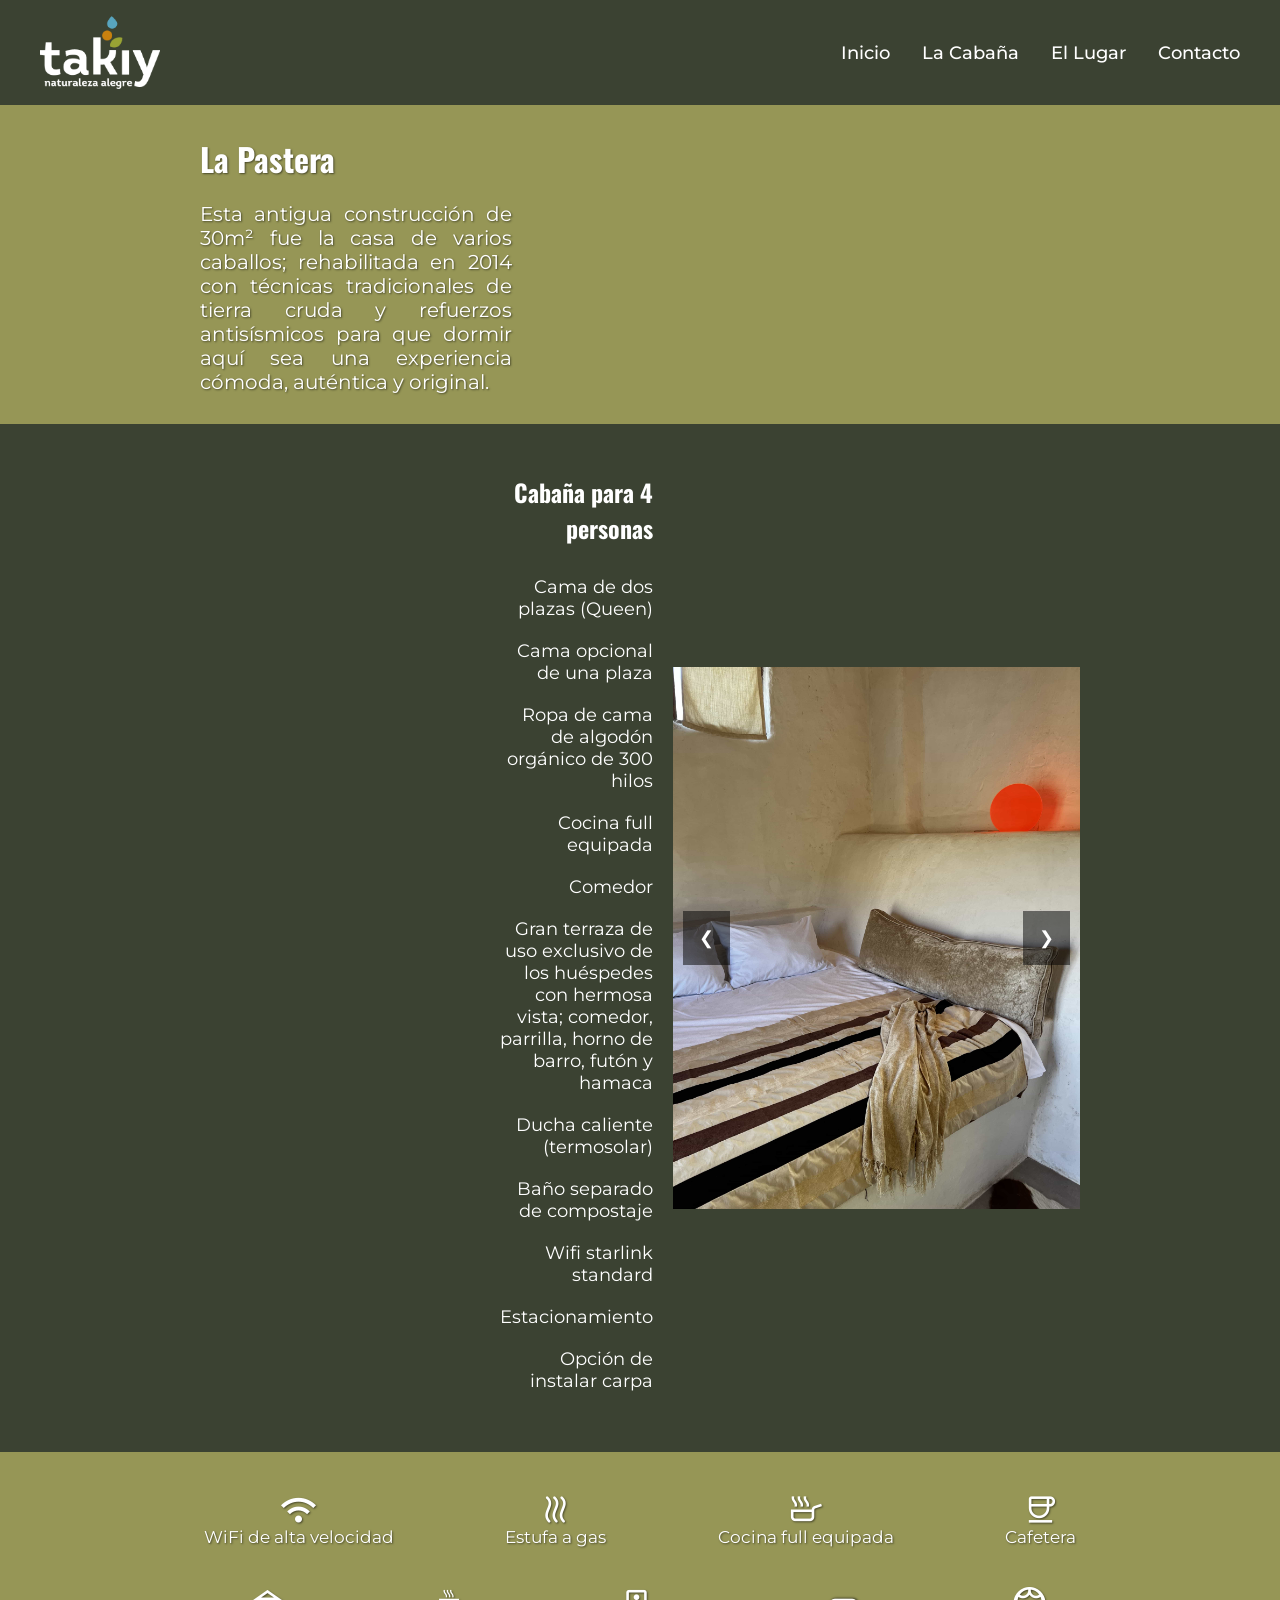
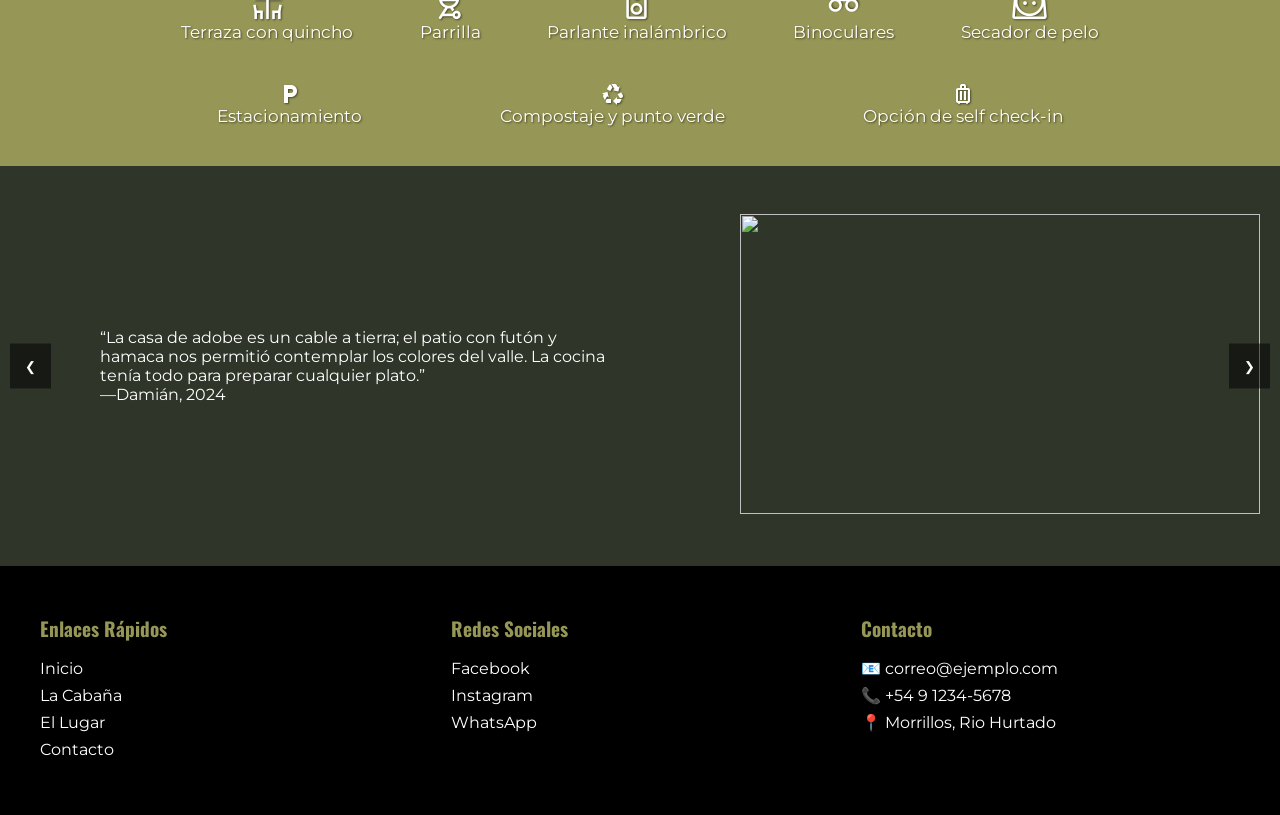
==== pages/cabaña.html @ 28a77166 "Primer commit" ====
<!DOCTYPE html>
<html lang="es">
<head>
    <meta charset="UTF-8">
    <meta name="viewport" content="width=device-width, initial-scale=1.0">
    <title>Cabaña</title> <!--Revisar título para SEO-->

    <!--Importación Google fonts-->
    <link rel="preconnect" href="https://fonts.googleapis.com">
    <link rel="preconnect" href="https://fonts.gstatic.com" crossorigin>
    <link href="https://fonts.googleapis.com/css2?family=Montserrat:ital,wght@0,100..900;1,100..900&family=Oswald:wght@200..700&display=swap" rel="stylesheet">
    <link href="https://fonts.googleapis.com/css2?family=Material+Symbols+Outlined" rel="stylesheet">

    <link rel="stylesheet" href="../assets/css/style.css">
</head>
<body>
    <header>
        <nav class="navbar">
            <div class="navbar-container">
                <!--Logo (enlace a inicio)-->
                <a href="../index.html" class="logo">
                    <img src="../media/imgs/logoTakiy.png" alt="Cabaña Takiy"> <!--Revisar "alt" SEO-->
                </a>
                <!--Links barra de navegación-->
                <ul class="nav-links">
                    <li><a href="../index.html">Inicio</a></li>
                    <li><a href="cabaña.html">La Cabaña</a></li>
                    <li><a href="el-lugar.html">El Lugar</a></li>
                    <li><a href="contacto.html">Contacto</a></li>
                </ul>
            </div>
        </nav>
    </header>
    <main>
        <div class="cabin-presentation">
            <h1>La Pastera</h1>
            <p>
                Esta antigua construcción de 30m² fue la casa  de varios caballos; rehabilitada en 2014 con técnicas tradicionales de tierra cruda y refuerzos antisísmicos para que dormir aquí sea una experiencia cómoda, auténtica y original.
            </p>
        </div>
        <div class="cabin-details-container">
            <section class="cabin-details">
                <div class="detail-list">
                    <h2>Cabaña para 4 personas</h2>
                    <ul>
                        <li>Cama de dos plazas (Queen)</li>
                        <li>Cama opcional de una plaza</li>
                        <li>Ropa de cama de algodón orgánico de 300 hilos</li>
                        <li>Cocina full equipada</li>
                        <li>Comedor</li>
                        <li>Gran terraza de uso exclusivo de los huéspedes con hermosa vista; comedor, parrilla, horno de barro, futón y hamaca</li>
                        <li>Ducha caliente (termosolar)</li>
                        <li>Baño separado de compostaje</li>
                        <li>Wifi starlink standard</li>
                        <li>Estacionamiento</li>
                        <li>Opción de instalar carpa</li>
                    </ul>
                </div>
                    <div class="slideshow cabin-slides">
                        <div class="slide">
                            <img src="../media/imgs/slide-cabin1.JPG" alt="Slide 1">
                        </div>
                        <div class="slide">
                            <img src="../media/imgs/slide-cabin2.JPG" alt="Slide 2">
                        </div>
                        <div class="slide">
                            <img src="../media/imgs/slide-cabin3.JPG" alt="Slide 3">
                        </div>
                        <div class="slide">
                            <img src="../media/imgs/slide-cabin4.JPG" alt="Slide 4">
                        </div>
                        <button class="prev">&#10094;</button>
                        <button class="next">&#10095;</button>
                    </div>
            </section>
        </div>
        <div class="provided-services">
            <section class="services-row">
                <section class="services-col">
                    <span class="material-symbols-outlined service-icon">wifi</span>
                    <p>WiFi de alta velocidad</p>
                </section>
                <section class="services-col">
                    <span class="material-symbols-outlined service-icon">heat</span>
                    <p>Estufa a gas</p>
                </section>
                <section class="services-col">
                    <span class="material-symbols-outlined service-icon">skillet</span>
                    <p>Cocina full equipada</p>
                </section>
                <section class="services-col">
                    <span class="material-symbols-outlined service-icon">coffee</span>
                    <p>Cafetera</p>
                </section>
            </section>
            <section class="services-row">
                <section class="services-col">
                    <span class="material-symbols-outlined service-icon">deck</span>
                    <p>Terraza con quincho</p>
                </section>
                <section class="services-col">
                    <span class="material-symbols-outlined service-icon">outdoor_grill</span>
                    <p>Parrilla</p>
                </section>
                <section class="services-col">
                    <span class="material-symbols-outlined service-icon">speaker</span>
                    <p>Parlante inalámbrico</p>
                </section>
                <section class="services-col">
                    <span class="material-symbols-outlined binoculars service-icon">voicemail</span>
                    <p>Binoculares</p>
                </section>
                <section class="services-col">
                    <span class="material-symbols-outlined service-icon">face_3</span>
                    <p>Secador de pelo</p>
                </section>
            </section>
            <section class="services-row">

                <section class="services-col">
                    <span class="material-symbols-outlined">local_parking</span>
                    <p>Estacionamiento</p>
                </section>
                <section class="services-col">
                    <span class="material-symbols-outlined">recycling</span>
                    <p>Compostaje y punto verde</p>
                </section>
                <section class="services-col">
                    <span class="material-symbols-outlined">luggage</span>
                    <p>Opción de self check-in</p>
                </section>
            </section>
        </div>
        <div class="carousel-opinions">
            <button class="opinion-prev">&#10094;</button>
            <div class="opinion-slide">
                <div class="opinion-text">
                    <p class="opinion-quote">
                        “La casa de adobe es un cable a tierra; el patio con futón y hamaca nos permitió contemplar los colores del valle. La cocina tenía todo para preparar cualquier plato.”
                    </p>
                    <p class="opinion-author">
                        —Damián, 2024
                    </p>
                </div>
                <div class="opinion-image">
                    <img src="https://upload.wikimedia.org/wikipedia/commons/thumb/3/3f/Placeholder_view_vector.svg/330px-Placeholder_view_vector.svg.png">
                </div>
            </div>
            <div class="opinion-slide">
                <div class="opinion-text">
                    <p class="opinion-quote">
                        “El baño seco fue una revelación: ahorré 40L de agua al día sin perder comodidad.”
                    </p>
                    <p class="opinion-author">
                        —Ana, 2023
                    </p>
                </div>
                <div class="opinion-image">
                    <img src="https://upload.wikimedia.org/wikipedia/commons/thumb/3/3f/Placeholder_view_vector.svg/330px-Placeholder_view_vector.svg.png">
                </div>
            </div>
            <div class="opinion-slide">
                <div class="opinion-text">
                    <p class="opinion-quote">
                        “Ideal para desconectar: un espacio íntimo donde la cocina, el descanso y la terraza conviven en perfecta armonía.”
                    </p>
                    <p class="opinion-author">
                        —Christoph, 2024
                    </p>
                </div>
                <div class="opinion-image">
                    <img src="https://upload.wikimedia.org/wikipedia/commons/thumb/3/3f/Placeholder_view_vector.svg/330px-Placeholder_view_vector.svg.png">
                </div>
            </div>
            <button class="opinion-next">&#10095;</button>
        </div>

    </main>
    <footer>
        <div class="footer-container">
            <!--Columna 1: Enlaces rápidos-->
            <div class="footer-column">
                <h3>Enlaces Rápidos</h3>
                <ul>
                    <li><a href="index.html">Inicio</a></li>
                    <li><a href="pages/cabaña.html">La Cabaña</a></li>
                    <li><a href="pages/el-lugar.html">El Lugar</a></li>
                    <li><a href="pages/contacto.html">Contacto</a></li>
                </ul>
            </div>
            <!--Columna 2: Redes sociales-->
            <div class="footer-column">
                <h3>Redes Sociales</h3>
                <ul class="social-links">
                    <li><a href="#" target="_blank">Facebook</a></li>
                    <li><a href="#" target="_blank">Instagram</a></li>
                    <li><a href="#" target="_blank">WhatsApp</a></li>
                    <!--Consultar que redes sociales van a ir el la página oficialmente-->
                </ul>
            </div>
            <!--Columna 3: Contacto-->
            <div class="footer-column">
                <h3>Contacto</h3>
                <ul>
                    <li>📧 correo@ejemplo.com</li>
                    <li>📞 +54 9 1234-5678</li>
                    <li>📍 Morrillos, Rio Hurtado</li>
                    <!--Consultar cambio a íconos de biblioteca de uso libre (https://lucide.dev)-->
                </ul>
            </div>
        </div>
    </footer>
    <script src="../assets/js/main.js"></script>
</body>
</html>
---- assets/css/style.css ----
@charset "UTF-8";
* {
  margin: 0;
  padding: 0;
}

a {
  color: inherit;
  text-decoration: none;
}

ul, ol {
  list-style: none;
}

main {
  background-color: #3b4232;
}

.navbar {
  background-color: #3b4232;
  color: #ffffff;
  padding: 1rem 0;
}

.navbar-container {
  display: flex;
  justify-content: space-between;
  align-items: center;
  max-width: 1200px;
  margin: 0 auto;
  padding: 0 1rem;
}

.logo img {
  width: 120px;
  height: auto;
  display: block;
  transition: opacity 0.3s ease;
}
.logo img:hover {
  opacity: 0.5;
}

.nav-links {
  display: flex;
  gap: 2rem;
}
.nav-links a {
  font-family: "Montserrat", sans-serif;
  font-weight: 500;
  font-size: 18px;
  transition: opacity 0.3s ease;
}
.nav-links a:hover {
  opacity: 0.5;
}

.slideshow {
  position: relative;
  max-width: 700px;
  margin: auto;
  overflow: hidden;
}

.slide {
  display: none;
}
.slide img {
  width: 100%;
  height: auto;
  display: block;
}

.slide:first-child {
  display: block;
}

.prev, .next {
  position: absolute;
  top: 50%;
  transform: translateY(-50%);
  background-color: rgba(0, 0, 0, 0.5);
  color: white;
  border: none;
  padding: 16px;
  cursor: pointer;
  font-size: 18px;
  transition: background-color 0.3s;
}

.prev {
  left: 10px;
}

.next {
  right: 10px;
}

.prev:hover, .next:hover {
  background-color: rgba(0, 0, 0, 0.8);
}

.carousel-opinions {
  position: relative;
  overflow: hidden;
  padding: 0px 100px;
  min-height: 400px;
  background-color: rgba(0, 0, 0, 0.2);
}

.opinion-slide {
  display: none;
  position: absolute;
  top: 0;
  left: 0;
  width: 100%;
  height: 100%;
  display: flex;
  align-items: center;
  justify-content: center;
}
.opinion-slide:first-child {
  display: flex;
  align-items: center;
  justify-content: center;
}

.opinion-text {
  flex: 1;
  font-family: "Montserrat", sans-serif;
  color: white;
  padding: 20px 100px;
}

.opinion-image {
  flex: 1;
  padding: 20px;
}
.opinion-image img {
  width: 100%;
  height: 300px;
  object-fit: contain;
}

.opinion-prev, .opinion-next {
  position: absolute;
  top: 50%;
  transform: translateY(-50%);
  background: rgba(0, 0, 0, 0.5);
  color: white;
  border: none;
  padding: 15px;
  cursor: pointer;
  z-index: 10;
}

.opinion-prev {
  left: 10px;
}

.opinion-next {
  right: 10px;
}

.index-front {
  height: 70vh;
  background-image: url("../../media/imgs/frontImage.jpg");
  background-size: cover;
  background-position: center;
  background-repeat: no-repeat;
  background-attachment: fixed;
  position: relative;
  display: flex;
  align-items: flex-end;
  padding: 2rem;
}
.index-front .index-front-image {
  width: 100%;
  text-align: right;
}
.index-front .index-front-slogan {
  font-family: "Oswald", sans-serif;
  font-size: 2.5rem;
  color: #ffffff;
  text-shadow: 0 0 20px rgb(0, 0, 0);
  margin: 0;
}
@media (max-width: 768px) {
  .index-front {
    background-attachment: scroll;
    height: 70vh;
  }
}

.index-presentation {
  background-color: #969656;
  margin-top: 100px;
  font-family: "Montserrat", sans-serif;
  color: #ffffff;
  text-shadow: 1px 1px 2px rgba(0, 0, 0, 0.5);
}
.index-presentation .centered-p {
  padding: 70px 500px;
  font-family: "Montserrat", sans-serif;
  font-size: 22px;
  font-weight: 400;
  color: #ffffff;
  text-align: center;
}
.index-presentation .flex-slides-side-text {
  display: flex;
  align-items: center;
  padding: 0px 200px 50px 200px;
  gap: 20px;
}
.index-presentation .flex-slides-side-text .index-side-text {
  text-align: justify;
}
.index-presentation .flex-slides-side-text .index-side-text .index-list li {
  font-size: 20px;
  position: relative;
  padding-left: 1.5em;
  margin-bottom: 0.8em;
}
.index-presentation .flex-slides-side-text .index-side-text .index-list li::before {
  content: "✦";
  position: absolute;
  left: 0;
  color: #ffffff;
  font-size: 1.2em;
}
.index-presentation .flex-slides-side-text .index-side-text .index-list p {
  display: inline;
  font-size: 20px;
  font-weight: normal;
}
.index-presentation .flex-slides-side-text .index-side-text .index-list h2 {
  display: inline;
  font-weight: normal;
  font-size: 20px;
}
.index-presentation .flex-slides-side-text .index-side-text p {
  font-weight: 500;
  font-size: 25px;
}

.cabin-presentation {
  background-color: #969656;
  color: #ffffff;
  padding: 30px 60vw 30px 200px;
  text-shadow: 1px 1px 2px rgba(0, 0, 0, 0.5);
}
.cabin-presentation h1 {
  font-family: "Oswald", sans-serif;
  padding-bottom: 20px;
}
.cabin-presentation p {
  font-family: "Montserrat", sans-serif;
  font-size: 20px;
  text-align: justify;
}

.cabin-details-container {
  display: flex;
  justify-content: center;
  padding: 0px 200px;
}
.cabin-details-container .cabin-details {
  padding: 50px 0;
  display: flex;
  align-items: center;
  justify-content: center;
  color: #ffffff;
  gap: 20px;
}
.cabin-details-container .cabin-details .detail-list {
  text-align: right;
  padding-left: 300px;
}
.cabin-details-container .cabin-details .detail-list h2 {
  font-family: "Oswald", sans-serif;
  padding-bottom: 20px;
}
.cabin-details-container .cabin-details .detail-list ul {
  font-family: "Montserrat", sans-serif;
  font-size: 18px;
}
.cabin-details-container .cabin-details .detail-list ul li {
  padding: 10px 0;
}
.cabin-details-container .cabin-details .cabin-slides img {
  width: 100%;
  height: 100%;
  object-fit: contain;
}

.provided-services {
  padding: 20px 10vw;
  background-color: #969656;
  color: white;
  font-family: "Montserrat", sans-serif;
  font-size: 17px;
  text-shadow: 1px 1px 2px rgba(0, 0, 0, 0.5);
}
.provided-services .services-row {
  padding: 20px 20px;
  display: flex;
  justify-content: space-around;
}
.provided-services .services-row .services-col {
  display: flex;
  flex-direction: column;
  align-items: center;
}
.provided-services .services-row .services-col .binoculars {
  transform: scaleY(-1);
}
.provided-services .services-row .services-col .service-icon {
  font-size: 35px;
}

.place-front {
  background-color: #969656;
  color: #ffffff;
}
.place-front .place-front-image {
  background-image: url(../../media/imgs/slide-index1.JPG);
  background-repeat: no-repeat;
  background-position: center;
  background-size: cover;
  background-attachment: fixed;
  font-family: "Oswald", sans-serif;
  font-size: 60px;
  text-align: center;
  height: 700px;
  display: flex;
  flex-direction: column;
  align-items: center;
  justify-content: center;
  text-shadow: 0 0 20px rgb(0, 0, 0);
}

.place-presentation {
  color: #ffffff;
  font-family: "Montserrat", sans-serif;
  text-align: center;
  font-size: 20px;
  padding: 30px 200px;
}

.activities-container {
  background-color: #969656;
  font-family: "Montserrat", sans-serif;
  color: #ffffff;
  padding: 20px 400px;
  text-align: justify;
  font-size: 17px;
}
.activities-container h2 {
  padding-bottom: 15px;
}
.activities-container .activity {
  background-color: #3b4232;
  margin-top: 20px;
  padding: 15px;
  display: flex;
}
.activities-container .activity .activity-text {
  display: flex;
  flex-direction: column;
  padding-right: 15px;
}
.activities-container .trails {
  background-color: #3b4232;
  margin-top: 20px;
  padding: 15px;
}
.activities-container .trails .trail-flex {
  display: flex;
  flex-direction: column;
}
.activities-container .trails .trail-flex .trail-presentation {
  padding-bottom: 15px;
}
.activities-container .trails .trail-flex .activity-text {
  padding-right: 15px;
}
.activities-container .trails .trail-flex h3 {
  padding-bottom: 15px;
}
.activities-container .trails .trail-flex li {
  padding-bottom: 15px;
}
.activities-container .trails .trail-flex-img {
  display: flex;
  padding-bottom: 15px;
}
.activities-container .trails .activity-text {
  display: flex;
  flex-direction: column;
}

.main-contacto {
  display: flex;
  justify-content: space-between;
  background-color: #969656;
  min-height: 800px;
  padding-top: 20px;
}

.contact-form {
  padding: 50px;
  background-color: #3b4232;
  color: #ffffff;
  font-family: "Montserrat", sans-serif;
  font-size: 20px;
}
.contact-form h4 {
  font-family: "Oswald", sans-serif;
  font-size: 40px;
  padding-bottom: 20px;
}
.contact-form .contact-line {
  margin: 10px 0;
}
.contact-form input {
  padding: 10px 100px;
}
.contact-form textarea {
  padding: 10px 114px;
}
.contact-form button {
  display: inline-block;
  background: linear-gradient(225deg, hsl(132deg, 100%, 47%) 31%, hsl(129deg, 99%, 29%) 81%);
  font-family: "Oswald", sans-serif;
  font-size: 30px;
  color: #ffffff;
  border: none;
  padding: 10px 50px;
  border-radius: 5px;
  margin: 0 30px;
}

iframe {
  margin-right: 50px;
  width: 1000px;
  height: 659px;
  border: none;
}

footer {
  background-color: black;
  color: #ffffff;
  padding: 3rem 0;
}
footer .footer-container {
  max-width: 1200px;
  margin: 0 auto;
  padding: 0 1rem;
  display: flex;
  justify-content: space-between;
  gap: 2rem;
}
footer .footer-column {
  flex: 1;
  flex-direction: column;
}
footer .footer-column h3 {
  font-family: "Oswald", sans-serif;
  font-size: 1.2rem;
  margin-bottom: 1rem;
  color: #969656;
}
footer .footer-column ul {
  list-style: none;
  padding: 0;
}
footer .footer-column ul li {
  margin-bottom: 0.5rem;
  font-family: "Montserrat", sans-serif;
}
footer .footer-column a {
  color: #ffffff;
  text-decoration: none;
  transition: opacity 0.3s ease;
}
footer .footer-column a:hover {
  opacity: 0.7;
}

/*# sourceMappingURL=style.css.map */
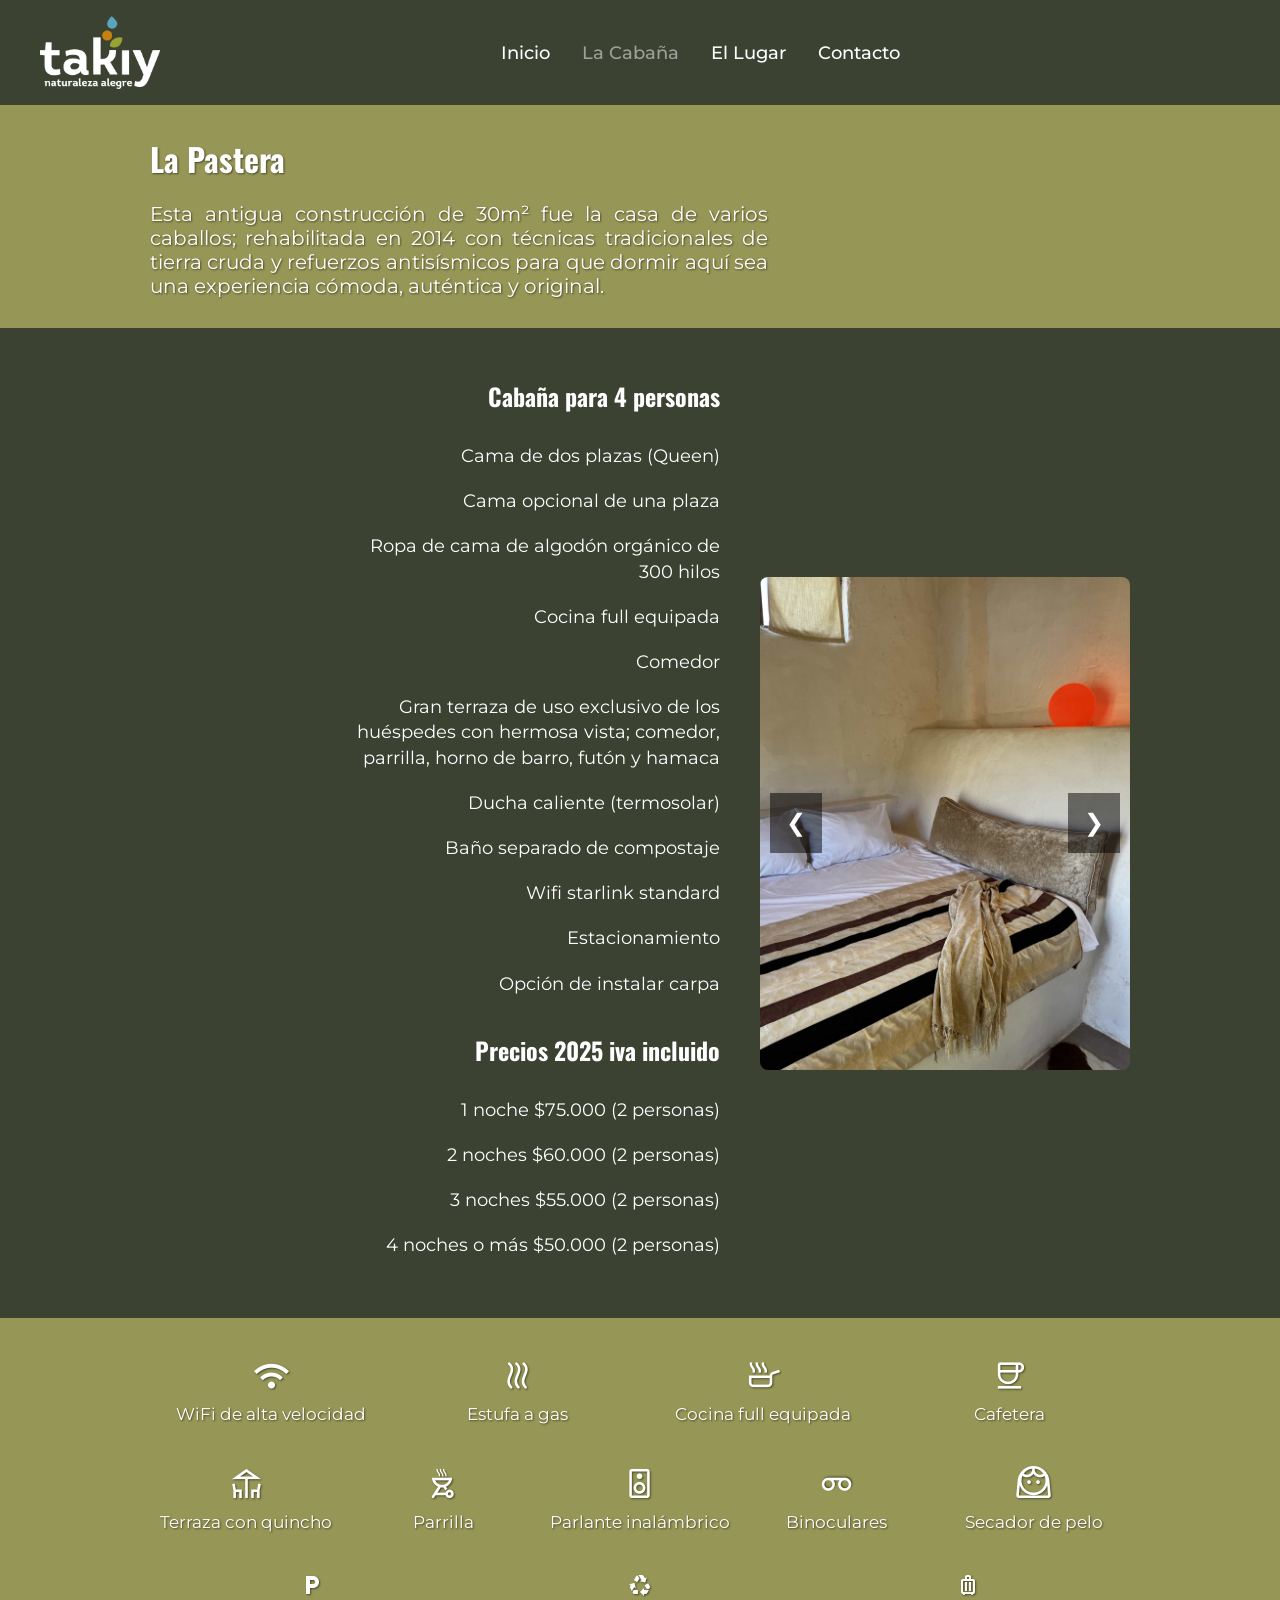
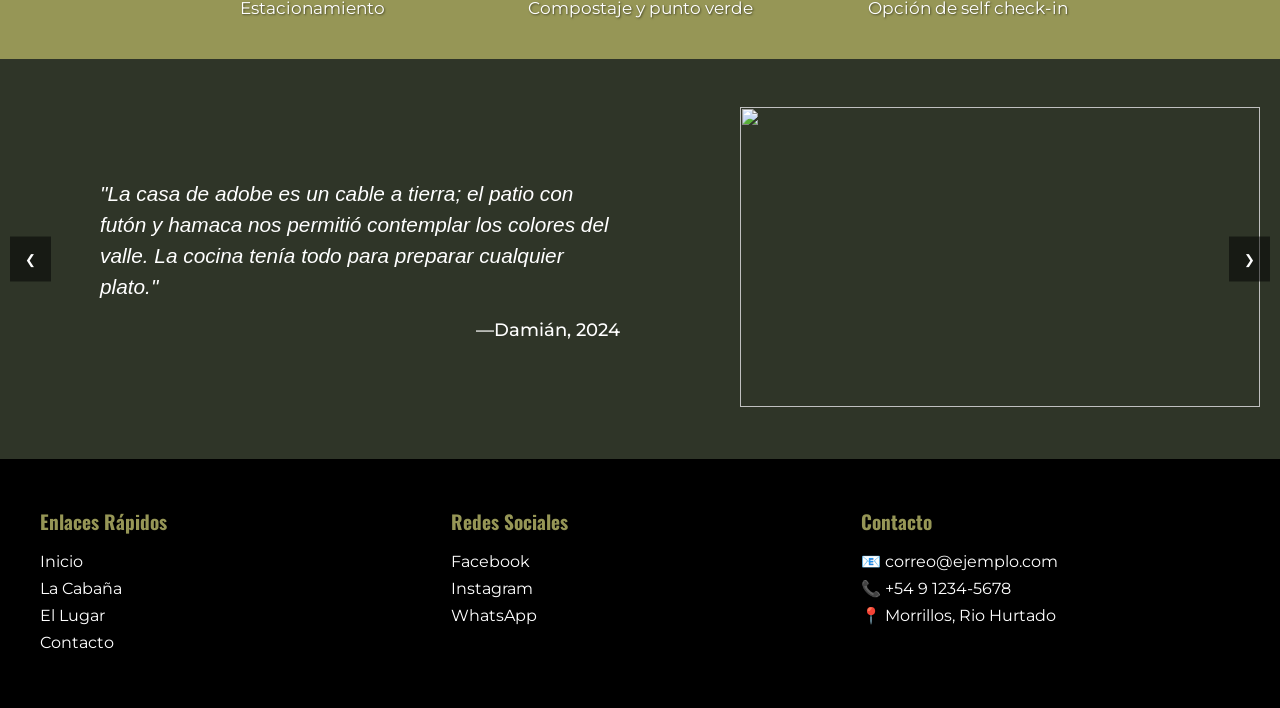
==== commit 5402a2bd: "revisión previa a subida" ====
--- a/pages/cabaña.html
+++ b/pages/cabaña.html
@@ -17,17 +17,28 @@
     <header>
         <nav class="navbar">
             <div class="navbar-container">
-                <!--Logo (enlace a inicio)-->
+                <!-- Logo -->
                 <a href="../index.html" class="logo">
-                    <img src="../media/imgs/logoTakiy.png" alt="Cabaña Takiy"> <!--Revisar "alt" SEO-->
+                    <img src="../media/imgs/logoTakiy.png" alt="Cabaña Takiy">
                 </a>
-                <!--Links barra de navegación-->
-                <ul class="nav-links">
+                
+                <!-- Menú Hamburguesa -->
+                <button class="hamburger" id="hamburger">
+                    <span></span>
+                    <span></span>
+                    <span></span>
+                </button>
+                
+                <!-- Links de navegación -->
+                <ul class="nav-links" id="nav-links">
                     <li><a href="../index.html">Inicio</a></li>
-                    <li><a href="cabaña.html">La Cabaña</a></li>
+                    <li><a href="cabaña.html" class="active-link">La Cabaña</a></li>
                     <li><a href="el-lugar.html">El Lugar</a></li>
                     <li><a href="contacto.html">Contacto</a></li>
                 </ul>
+                
+                <!-- Overlay para cerrar menú -->
+                <div class="nav-overlay" id="nav-overlay"></div>
             </div>
         </nav>
     </header>
@@ -55,9 +66,17 @@
                         <li>Estacionamiento</li>
                         <li>Opción de instalar carpa</li>
                     </ul>
-                </div>
-                    <div class="slideshow cabin-slides">
-                        <div class="slide">
+                    <h2 class="precios">Precios 2025 iva incluido</h2>
+                    <ul>
+                        <li>1 noche $75.000 (2 personas)</li>
+                        <li>2 noches $60.000 (2 personas)</li>
+                        <li>3 noches $55.000 (2 personas)</li>
+                        <li>4 noches o más $50.000 (2 personas)</li>
+                    </ul>
+                </div>
+                <div class="slideshow cabin-slides">
+                    <div class="slideshow-container">
+                        <div class="slide active">
                             <img src="../media/imgs/slide-cabin1.JPG" alt="Slide 1">
                         </div>
                         <div class="slide">
@@ -69,9 +88,10 @@
                         <div class="slide">
                             <img src="../media/imgs/slide-cabin4.JPG" alt="Slide 4">
                         </div>
-                        <button class="prev">&#10094;</button>
-                        <button class="next">&#10095;</button>
                     </div>
+                    <button class="prev">&#10094;</button>
+                    <button class="next">&#10095;</button>
+                </div>
             </section>
         </div>
         <div class="provided-services">
@@ -116,7 +136,6 @@
                 </section>
             </section>
             <section class="services-row">
-
                 <section class="services-col">
                     <span class="material-symbols-outlined">local_parking</span>
                     <p>Estacionamiento</p>
@@ -136,7 +155,7 @@
             <div class="opinion-slide">
                 <div class="opinion-text">
                     <p class="opinion-quote">
-                        “La casa de adobe es un cable a tierra; el patio con futón y hamaca nos permitió contemplar los colores del valle. La cocina tenía todo para preparar cualquier plato.”
+                        "La casa de adobe es un cable a tierra; el patio con futón y hamaca nos permitió contemplar los colores del valle. La cocina tenía todo para preparar cualquier plato."
                     </p>
                     <p class="opinion-author">
                         —Damián, 2024
@@ -149,7 +168,7 @@
             <div class="opinion-slide">
                 <div class="opinion-text">
                     <p class="opinion-quote">
-                        “El baño seco fue una revelación: ahorré 40L de agua al día sin perder comodidad.”
+                        "El baño seco fue una revelación: ahorré 40L de agua al día sin perder comodidad."
                     </p>
                     <p class="opinion-author">
                         —Ana, 2023
@@ -162,7 +181,7 @@
             <div class="opinion-slide">
                 <div class="opinion-text">
                     <p class="opinion-quote">
-                        “Ideal para desconectar: un espacio íntimo donde la cocina, el descanso y la terraza conviven en perfecta armonía.”
+                        "Ideal para desconectar: un espacio íntimo donde la cocina, el descanso y la terraza conviven en perfecta armonía."
                     </p>
                     <p class="opinion-author">
                         —Christoph, 2024
@@ -174,7 +193,6 @@
             </div>
             <button class="opinion-next">&#10095;</button>
         </div>
-
     </main>
     <footer>
         <div class="footer-container">
--- a/assets/css/style.css
+++ b/assets/css/style.css
@@ -21,6 +21,7 @@
   background-color: #3b4232;
   color: #ffffff;
   padding: 1rem 0;
+  position: relative;
 }
 
 .navbar-container {
@@ -30,6 +31,7 @@
   max-width: 1200px;
   margin: 0 auto;
   padding: 0 1rem;
+  position: relative;
 }
 
 .logo img {
@@ -56,6 +58,99 @@
   opacity: 0.5;
 }
 
+.active-link {
+  opacity: 0.5;
+}
+
+.hamburger {
+  display: none;
+  flex-direction: column;
+  background: none;
+  border: none;
+  cursor: pointer;
+  padding: 0.5rem;
+  z-index: 1001;
+}
+.hamburger span {
+  width: 25px;
+  height: 3px;
+  background-color: #ffffff;
+  margin: 3px 0;
+  transition: 0.3s;
+  transform-origin: center;
+}
+
+@media (max-width: 768px) {
+  .navbar-container {
+    padding: 0 1rem;
+  }
+  .hamburger {
+    display: flex;
+    position: relative;
+    z-index: 1001;
+  }
+  .hamburger.active span:nth-child(1) {
+    transform: rotate(45deg) translate(6px, 6px);
+  }
+  .hamburger.active span:nth-child(2) {
+    opacity: 0;
+  }
+  .hamburger.active span:nth-child(3) {
+    transform: rotate(-45deg) translate(6px, -6px);
+  }
+  .nav-links {
+    display: none;
+  }
+  .nav-links.active {
+    display: flex;
+    position: fixed;
+    top: 0;
+    right: 0;
+    width: 70%;
+    max-width: 300px;
+    height: 100vh;
+    background-color: #3b4232;
+    flex-direction: column;
+    justify-content: flex-start;
+    align-items: center;
+    gap: 1.5rem;
+    padding-top: 80px;
+    margin: 0;
+    z-index: 1000;
+    box-shadow: -2px 0 10px rgba(0, 0, 0, 0.1);
+  }
+  .nav-links.active li {
+    width: 100%;
+    text-align: center;
+  }
+  .nav-links.active a {
+    display: block;
+    padding: 1rem 0;
+    font-size: 1.1rem;
+    width: 100%;
+  }
+  .nav-links.active a:hover {
+    background-color: rgba(255, 255, 255, 0.1);
+  }
+  .logo img {
+    width: 100px;
+    position: relative;
+    z-index: 1001;
+  }
+  .nav-overlay {
+    display: none;
+    position: fixed;
+    top: 0;
+    left: 0;
+    width: 100%;
+    height: 100%;
+    background-color: rgba(0, 0, 0, 0.5);
+    z-index: 999;
+  }
+  .nav-overlay.active {
+    display: block;
+  }
+}
 .slideshow {
   position: relative;
   max-width: 700px;
@@ -63,16 +158,26 @@
   overflow: hidden;
 }
 
+.slideshow-container {
+  display: flex;
+  transition: transform 0.5s ease-in-out;
+  will-change: transform;
+}
+
 .slide {
-  display: none;
-}
+  min-width: 100%;
+  transition: opacity 0.5s ease-in-out;
+  opacity: 0;
+  position: relative;
+}
+
+.slide.active {
+  opacity: 1;
+}
+
 .slide img {
   width: 100%;
   height: auto;
-  display: block;
-}
-
-.slide:first-child {
   display: block;
 }
 
@@ -87,6 +192,7 @@
   cursor: pointer;
   font-size: 18px;
   transition: background-color 0.3s;
+  z-index: 10;
 }
 
 .prev {
@@ -107,6 +213,24 @@
   padding: 0px 100px;
   min-height: 400px;
   background-color: rgba(0, 0, 0, 0.2);
+}
+@media (max-width: 1024px) {
+  .carousel-opinions {
+    padding: 0px 50px;
+    min-height: 350px;
+  }
+}
+@media (max-width: 768px) {
+  .carousel-opinions {
+    padding: 0px 2rem;
+    min-height: 500px;
+  }
+}
+@media (max-width: 480px) {
+  .carousel-opinions {
+    padding: 0px 1rem;
+    min-height: 450px;
+  }
 }
 
 .opinion-slide {
@@ -120,10 +244,28 @@
   align-items: center;
   justify-content: center;
 }
+@media (max-width: 768px) {
+  .opinion-slide {
+    flex-direction: column;
+    justify-content: flex-start;
+    padding: 2rem 0;
+  }
+}
+@media (max-width: 480px) {
+  .opinion-slide {
+    padding: 1.5rem 0;
+  }
+}
 .opinion-slide:first-child {
   display: flex;
   align-items: center;
   justify-content: center;
+}
+@media (max-width: 768px) {
+  .opinion-slide:first-child {
+    flex-direction: column;
+    justify-content: flex-start;
+  }
 }
 
 .opinion-text {
@@ -132,15 +274,67 @@
   color: white;
   padding: 20px 100px;
 }
+@media (max-width: 1024px) {
+  .opinion-text {
+    padding: 20px 50px;
+  }
+}
+@media (max-width: 768px) {
+  .opinion-text {
+    padding: 0 1rem 2rem 1rem;
+    text-align: center;
+    flex: none;
+    width: 100%;
+  }
+}
+@media (max-width: 480px) {
+  .opinion-text {
+    padding: 0 0.5rem 1.5rem 0.5rem;
+  }
+}
 
 .opinion-image {
   flex: 1;
   padding: 20px;
+}
+@media (max-width: 1024px) {
+  .opinion-image {
+    padding: 20px 50px;
+  }
+}
+@media (max-width: 768px) {
+  .opinion-image {
+    padding: 0 2rem;
+    flex: none;
+    width: 100%;
+    max-width: 300px;
+  }
+}
+@media (max-width: 480px) {
+  .opinion-image {
+    padding: 0 1rem;
+    max-width: 250px;
+  }
 }
 .opinion-image img {
   width: 100%;
   height: 300px;
   object-fit: contain;
+}
+@media (max-width: 1024px) {
+  .opinion-image img {
+    height: 250px;
+  }
+}
+@media (max-width: 768px) {
+  .opinion-image img {
+    height: 200px;
+  }
+}
+@media (max-width: 480px) {
+  .opinion-image img {
+    height: 180px;
+  }
 }
 
 .opinion-prev, .opinion-next {
@@ -154,13 +348,81 @@
   cursor: pointer;
   z-index: 10;
 }
+@media (max-width: 768px) {
+  .opinion-prev, .opinion-next {
+    padding: 12px;
+    font-size: 1.2rem;
+  }
+}
+@media (max-width: 480px) {
+  .opinion-prev, .opinion-next {
+    padding: 10px;
+    font-size: 1rem;
+  }
+}
 
 .opinion-prev {
   left: 10px;
 }
+@media (max-width: 768px) {
+  .opinion-prev {
+    left: 5px;
+  }
+}
 
 .opinion-next {
   right: 10px;
+}
+@media (max-width: 768px) {
+  .opinion-next {
+    right: 5px;
+  }
+}
+
+.opinion-quote {
+  font-size: 1.3rem;
+  font-style: italic;
+  line-height: 1.5;
+  margin-bottom: 1rem;
+}
+@media (max-width: 1024px) {
+  .opinion-quote {
+    font-size: 1.2rem;
+  }
+}
+@media (max-width: 768px) {
+  .opinion-quote {
+    font-size: 1.1rem;
+    text-align: center;
+  }
+}
+@media (max-width: 480px) {
+  .opinion-quote {
+    font-size: 1rem;
+    line-height: 1.4;
+  }
+}
+
+.opinion-author {
+  font-size: 1.1rem;
+  font-weight: 500;
+  text-align: right;
+}
+@media (max-width: 1024px) {
+  .opinion-author {
+    font-size: 1rem;
+  }
+}
+@media (max-width: 768px) {
+  .opinion-author {
+    font-size: 0.9rem;
+    text-align: center;
+  }
+}
+@media (max-width: 480px) {
+  .opinion-author {
+    font-size: 0.85rem;
+  }
 }
 
 .index-front {
@@ -186,10 +448,40 @@
   text-shadow: 0 0 20px rgb(0, 0, 0);
   margin: 0;
 }
+@media (max-width: 1024px) {
+  .index-front .index-front-slogan {
+    font-size: 2rem;
+  }
+}
+@media (max-width: 768px) {
+  .index-front .index-front-slogan {
+    font-size: 1.5rem;
+    text-align: center;
+  }
+}
+@media (max-width: 480px) {
+  .index-front .index-front-slogan {
+    font-size: 1.3rem;
+    padding: 0 1rem;
+  }
+}
+@media (max-width: 1024px) {
+  .index-front {
+    height: 60vh;
+    padding: 1.5rem;
+  }
+}
 @media (max-width: 768px) {
   .index-front {
     background-attachment: scroll;
-    height: 70vh;
+    height: 50vh;
+    align-items: center;
+    padding: 1rem;
+  }
+}
+@media (max-width: 480px) {
+  .index-front {
+    height: 40vh;
   }
 }
 
@@ -199,6 +491,11 @@
   font-family: "Montserrat", sans-serif;
   color: #ffffff;
   text-shadow: 1px 1px 2px rgba(0, 0, 0, 0.5);
+}
+@media (max-width: 768px) {
+  .index-presentation {
+    margin-top: 50px;
+  }
 }
 .index-presentation .centered-p {
   padding: 70px 500px;
@@ -208,20 +505,100 @@
   color: #ffffff;
   text-align: center;
 }
+@media (max-width: 1440px) {
+  .index-presentation .centered-p {
+    padding: 70px 300px;
+  }
+}
+@media (max-width: 1024px) {
+  .index-presentation .centered-p {
+    padding: 50px 150px;
+    font-size: 20px;
+  }
+}
+@media (max-width: 768px) {
+  .index-presentation .centered-p {
+    padding: 40px 4rem;
+    font-size: 18px;
+  }
+}
+@media (max-width: 480px) {
+  .index-presentation .centered-p {
+    padding: 30px 1.5rem;
+    font-size: 16px;
+    line-height: 1.5;
+  }
+}
 .index-presentation .flex-slides-side-text {
   display: flex;
-  align-items: center;
+  align-items: flex-start;
   padding: 0px 200px 50px 200px;
   gap: 20px;
 }
+@media (max-width: 1200px) {
+  .index-presentation .flex-slides-side-text {
+    padding: 0px 100px 50px 100px;
+  }
+}
+@media (max-width: 768px) {
+  .index-presentation .flex-slides-side-text {
+    flex-direction: column;
+    padding: 0px 2rem 40px 2rem;
+    gap: 30px;
+  }
+}
+@media (max-width: 480px) {
+  .index-presentation .flex-slides-side-text {
+    padding: 0px 1rem 30px 1rem;
+    gap: 25px;
+  }
+}
+.index-presentation .flex-slides-side-text .slideshow {
+  flex: 1;
+  position: relative;
+}
+@media (max-width: 768px) {
+  .index-presentation .flex-slides-side-text .slideshow {
+    width: 100%;
+    order: 1;
+  }
+}
+.index-presentation .flex-slides-side-text .slideshow img {
+  max-width: 100%;
+  height: auto;
+  display: block;
+}
 .index-presentation .flex-slides-side-text .index-side-text {
+  flex: 1;
   text-align: justify;
+}
+@media (max-width: 768px) {
+  .index-presentation .flex-slides-side-text .index-side-text {
+    width: 100%;
+    order: 2;
+    text-align: left;
+    background-color: #3b4232;
+    padding: 15px 10px 15px 0;
+  }
 }
 .index-presentation .flex-slides-side-text .index-side-text .index-list li {
   font-size: 20px;
   position: relative;
   padding-left: 1.5em;
   margin-bottom: 0.8em;
+}
+@media (max-width: 1024px) {
+  .index-presentation .flex-slides-side-text .index-side-text .index-list li {
+    font-size: 18px;
+  }
+}
+@media (max-width: 768px) {
+  .index-presentation .flex-slides-side-text .index-side-text .index-list li {
+    font-size: 16px;
+    padding-left: 1.2em;
+    margin-bottom: 1em;
+    line-height: 1.4;
+  }
 }
 .index-presentation .flex-slides-side-text .index-side-text .index-list li::before {
   content: "✦";
@@ -230,19 +607,103 @@
   color: #ffffff;
   font-size: 1.2em;
 }
+@media (max-width: 768px) {
+  .index-presentation .flex-slides-side-text .index-side-text .index-list li::before {
+    font-size: 1em;
+  }
+}
 .index-presentation .flex-slides-side-text .index-side-text .index-list p {
   display: inline;
   font-size: 20px;
   font-weight: normal;
 }
+@media (max-width: 1024px) {
+  .index-presentation .flex-slides-side-text .index-side-text .index-list p {
+    font-size: 18px;
+  }
+}
+@media (max-width: 768px) {
+  .index-presentation .flex-slides-side-text .index-side-text .index-list p {
+    font-size: 16px;
+  }
+}
 .index-presentation .flex-slides-side-text .index-side-text .index-list h2 {
   display: inline;
   font-weight: normal;
   font-size: 20px;
 }
+@media (max-width: 1024px) {
+  .index-presentation .flex-slides-side-text .index-side-text .index-list h2 {
+    font-size: 18px;
+  }
+}
+@media (max-width: 768px) {
+  .index-presentation .flex-slides-side-text .index-side-text .index-list h2 {
+    font-size: 16px;
+    display: block;
+    margin-bottom: 0.3em;
+    font-weight: 600;
+  }
+}
 .index-presentation .flex-slides-side-text .index-side-text p {
   font-weight: 500;
   font-size: 25px;
+}
+@media (max-width: 1024px) {
+  .index-presentation .flex-slides-side-text .index-side-text p {
+    font-size: 22px;
+  }
+}
+@media (max-width: 768px) {
+  .index-presentation .flex-slides-side-text .index-side-text p {
+    font-size: 18px;
+    text-align: center;
+    line-height: 1.5;
+  }
+}
+@media (max-width: 480px) {
+  .index-presentation .flex-slides-side-text .index-side-text p {
+    font-size: 16px;
+  }
+}
+
+.slideshow {
+  position: relative;
+  max-width: 100%;
+}
+.slideshow .slide img {
+  width: 100%;
+  height: auto;
+  border-radius: 8px;
+}
+.slideshow .prev, .slideshow .next {
+  position: absolute;
+  top: 50%;
+  transform: translateY(-50%);
+  background-color: rgba(0, 0, 0, 0.5);
+  color: white;
+  border: none;
+  padding: 1rem;
+  cursor: pointer;
+  font-size: 1.5rem;
+}
+@media (max-width: 768px) {
+  .slideshow .prev, .slideshow .next {
+    padding: 0.8rem;
+    font-size: 1.2rem;
+  }
+}
+@media (max-width: 480px) {
+  .slideshow .prev, .slideshow .next {
+    padding: 0.6rem;
+    font-size: 1rem;
+  }
+}
+.slideshow .prev {
+  left: 10px;
+}
+.slideshow .next {
+  right: 10px;
 }
 
 .cabin-presentation {
@@ -251,48 +712,199 @@
   padding: 30px 60vw 30px 200px;
   text-shadow: 1px 1px 2px rgba(0, 0, 0, 0.5);
 }
+@media (max-width: 1440px) {
+  .cabin-presentation {
+    padding: 30px 40vw 30px 150px;
+  }
+}
+@media (max-width: 1024px) {
+  .cabin-presentation {
+    padding: 30px 30vw 30px 100px;
+  }
+}
+@media (max-width: 768px) {
+  .cabin-presentation {
+    padding: 25px 2rem;
+    text-align: center;
+  }
+}
+@media (max-width: 480px) {
+  .cabin-presentation {
+    padding: 20px 1.5rem;
+  }
+}
 .cabin-presentation h1 {
   font-family: "Oswald", sans-serif;
   padding-bottom: 20px;
+}
+@media (max-width: 768px) {
+  .cabin-presentation h1 {
+    font-size: 2rem;
+    padding-bottom: 15px;
+  }
+}
+@media (max-width: 480px) {
+  .cabin-presentation h1 {
+    font-size: 1.8rem;
+  }
 }
 .cabin-presentation p {
   font-family: "Montserrat", sans-serif;
   font-size: 20px;
   text-align: justify;
 }
+@media (max-width: 1024px) {
+  .cabin-presentation p {
+    font-size: 18px;
+  }
+}
+@media (max-width: 768px) {
+  .cabin-presentation p {
+    font-size: 16px;
+    text-align: left;
+    line-height: 1.5;
+  }
+}
+@media (max-width: 480px) {
+  .cabin-presentation p {
+    font-size: 15px;
+  }
+}
 
 .cabin-details-container {
   display: flex;
   justify-content: center;
   padding: 0px 200px;
 }
+@media (max-width: 1440px) {
+  .cabin-details-container {
+    padding: 0px 150px;
+  }
+}
+@media (max-width: 1024px) {
+  .cabin-details-container {
+    padding: 0px 100px;
+  }
+}
+@media (max-width: 768px) {
+  .cabin-details-container {
+    padding: 0px 2rem;
+  }
+}
+@media (max-width: 480px) {
+  .cabin-details-container {
+    padding: 0px 1rem;
+  }
+}
 .cabin-details-container .cabin-details {
   padding: 50px 0;
   display: flex;
-  align-items: center;
+  align-items: flex-start;
   justify-content: center;
   color: #ffffff;
-  gap: 20px;
+  gap: 40px;
+}
+@media (max-width: 1024px) {
+  .cabin-details-container .cabin-details {
+    gap: 30px;
+    padding: 40px 0;
+  }
+}
+@media (max-width: 768px) {
+  .cabin-details-container .cabin-details {
+    flex-direction: column-reverse;
+    gap: 30px;
+    padding: 30px 0;
+  }
+}
+@media (max-width: 480px) {
+  .cabin-details-container .cabin-details {
+    gap: 25px;
+    padding: 20px 0;
+  }
 }
 .cabin-details-container .cabin-details .detail-list {
   text-align: right;
   padding-left: 300px;
+  flex: 1;
+}
+@media (max-width: 1440px) {
+  .cabin-details-container .cabin-details .detail-list {
+    padding-left: 200px;
+  }
+}
+@media (max-width: 1024px) {
+  .cabin-details-container .cabin-details .detail-list {
+    padding-left: 100px;
+  }
+}
+@media (max-width: 768px) {
+  .cabin-details-container .cabin-details .detail-list {
+    padding-left: 0;
+    text-align: left;
+    width: 100%;
+  }
 }
 .cabin-details-container .cabin-details .detail-list h2 {
   font-family: "Oswald", sans-serif;
   padding-bottom: 20px;
 }
+@media (max-width: 768px) {
+  .cabin-details-container .cabin-details .detail-list h2 {
+    font-size: 1.5rem;
+    padding-bottom: 15px;
+  }
+}
+@media (max-width: 480px) {
+  .cabin-details-container .cabin-details .detail-list h2 {
+    font-size: 1.3rem;
+  }
+}
 .cabin-details-container .cabin-details .detail-list ul {
   font-family: "Montserrat", sans-serif;
   font-size: 18px;
 }
+@media (max-width: 1024px) {
+  .cabin-details-container .cabin-details .detail-list ul {
+    font-size: 16px;
+  }
+}
+@media (max-width: 480px) {
+  .cabin-details-container .cabin-details .detail-list ul {
+    font-size: 15px;
+  }
+}
 .cabin-details-container .cabin-details .detail-list ul li {
   padding: 10px 0;
+  line-height: 1.4;
+}
+@media (max-width: 768px) {
+  .cabin-details-container .cabin-details .detail-list ul li {
+    padding: 8px 0;
+  }
+}
+.cabin-details-container .cabin-details .detail-list .precios {
+  padding-top: 25px;
+}
+@media (max-width: 768px) {
+  .cabin-details-container .cabin-details .detail-list .precios {
+    padding-top: 20px;
+  }
+}
+.cabin-details-container .cabin-details .cabin-slides {
+  flex: 1;
+  position: relative;
+}
+@media (max-width: 768px) {
+  .cabin-details-container .cabin-details .cabin-slides {
+    width: 100%;
+  }
 }
 .cabin-details-container .cabin-details .cabin-slides img {
   width: 100%;
-  height: 100%;
-  object-fit: contain;
+  height: auto;
+  object-fit: cover;
+  border-radius: 8px;
 }
 
 .provided-services {
@@ -303,21 +915,100 @@
   font-size: 17px;
   text-shadow: 1px 1px 2px rgba(0, 0, 0, 0.5);
 }
+@media (max-width: 1024px) {
+  .provided-services {
+    padding: 20px 5vw;
+  }
+}
+@media (max-width: 768px) {
+  .provided-services {
+    padding: 20px 2rem;
+    font-size: 16px;
+  }
+}
+@media (max-width: 480px) {
+  .provided-services {
+    padding: 20px 1rem;
+    font-size: 15px;
+  }
+}
 .provided-services .services-row {
   padding: 20px 20px;
   display: flex;
   justify-content: space-around;
 }
+@media (max-width: 1024px) {
+  .provided-services .services-row {
+    padding: 15px 10px;
+  }
+}
+@media (max-width: 768px) {
+  .provided-services .services-row {
+    flex-wrap: wrap;
+    justify-content: center;
+    gap: 30px;
+    padding: 15px 0;
+  }
+}
+@media (max-width: 480px) {
+  .provided-services .services-row {
+    gap: 25px;
+  }
+}
 .provided-services .services-row .services-col {
   display: flex;
   flex-direction: column;
   align-items: center;
+  flex: 1;
+  min-width: 120px;
+}
+@media (max-width: 768px) {
+  .provided-services .services-row .services-col {
+    flex: 0 1 calc(33.333% - 30px);
+    min-width: 100px;
+  }
+}
+@media (max-width: 480px) {
+  .provided-services .services-row .services-col {
+    flex: 0 1 calc(50% - 25px);
+  }
 }
 .provided-services .services-row .services-col .binoculars {
   transform: scaleY(-1);
 }
 .provided-services .services-row .services-col .service-icon {
   font-size: 35px;
+  margin-bottom: 10px;
+}
+@media (max-width: 1024px) {
+  .provided-services .services-row .services-col .service-icon {
+    font-size: 32px;
+  }
+}
+@media (max-width: 768px) {
+  .provided-services .services-row .services-col .service-icon {
+    font-size: 30px;
+    margin-bottom: 8px;
+  }
+}
+@media (max-width: 480px) {
+  .provided-services .services-row .services-col .service-icon {
+    font-size: 28px;
+  }
+}
+.provided-services .services-row .services-col p {
+  text-align: center;
+  line-height: 1.3;
+}
+@media (max-width: 768px) {
+  .provided-services .services-row .services-col p {
+    font-size: 14px;
+  }
+}
+@media (max-width: 480px) {
+  .provided-services .services-row .services-col p {
+    font-size: 13px;
+  }
 }
 
 .place-front {
@@ -340,6 +1031,20 @@
   justify-content: center;
   text-shadow: 0 0 20px rgb(0, 0, 0);
 }
+@media (max-width: 768px) {
+  .place-front .place-front-image {
+    font-size: 36px;
+    height: 400px;
+    background-attachment: scroll;
+    padding: 0 1rem;
+  }
+}
+@media (max-width: 480px) {
+  .place-front .place-front-image {
+    font-size: 28px;
+    height: 300px;
+  }
+}
 
 .place-presentation {
   color: #ffffff;
@@ -347,6 +1052,23 @@
   text-align: center;
   font-size: 20px;
   padding: 30px 200px;
+}
+@media (max-width: 1024px) {
+  .place-presentation {
+    padding: 30px 100px;
+  }
+}
+@media (max-width: 768px) {
+  .place-presentation {
+    padding: 20px 2rem;
+    font-size: 18px;
+  }
+}
+@media (max-width: 480px) {
+  .place-presentation {
+    padding: 20px 1rem;
+    font-size: 16px;
+  }
 }
 
 .activities-container {
@@ -357,8 +1079,35 @@
   text-align: justify;
   font-size: 17px;
 }
+@media (max-width: 1440px) {
+  .activities-container {
+    padding: 20px 200px;
+  }
+}
+@media (max-width: 1024px) {
+  .activities-container {
+    padding: 20px 100px;
+  }
+}
+@media (max-width: 768px) {
+  .activities-container {
+    padding: 20px 2rem;
+    font-size: 16px;
+  }
+}
+@media (max-width: 480px) {
+  .activities-container {
+    padding: 20px 1rem;
+    font-size: 15px;
+  }
+}
 .activities-container h2 {
   padding-bottom: 15px;
+}
+@media (max-width: 768px) {
+  .activities-container h2 {
+    font-size: 1.5rem;
+  }
 }
 .activities-container .activity {
   background-color: #3b4232;
@@ -366,16 +1115,44 @@
   padding: 15px;
   display: flex;
 }
+@media (max-width: 768px) {
+  .activities-container .activity {
+    flex-direction: column;
+    padding: 1rem;
+  }
+}
 .activities-container .activity .activity-text {
   display: flex;
   flex-direction: column;
   padding-right: 15px;
+}
+@media (max-width: 768px) {
+  .activities-container .activity .activity-text {
+    padding-right: 0;
+    padding-bottom: 15px;
+  }
+}
+.activities-container .activity img {
+  max-width: 300px;
+  height: auto;
+  object-fit: cover;
+}
+@media (max-width: 768px) {
+  .activities-container .activity img {
+    max-width: 100%;
+    width: 100%;
+  }
 }
 .activities-container .trails {
   background-color: #3b4232;
   margin-top: 20px;
   padding: 15px;
 }
+@media (max-width: 768px) {
+  .activities-container .trails {
+    padding: 1rem;
+  }
+}
 .activities-container .trails .trail-flex {
   display: flex;
   flex-direction: column;
@@ -386,9 +1163,19 @@
 .activities-container .trails .trail-flex .activity-text {
   padding-right: 15px;
 }
+@media (max-width: 768px) {
+  .activities-container .trails .trail-flex .activity-text {
+    padding-right: 0;
+  }
+}
 .activities-container .trails .trail-flex h3 {
   padding-bottom: 15px;
 }
+@media (max-width: 768px) {
+  .activities-container .trails .trail-flex h3 {
+    font-size: 1.3rem;
+  }
+}
 .activities-container .trails .trail-flex li {
   padding-bottom: 15px;
 }
@@ -396,11 +1183,49 @@
   display: flex;
   padding-bottom: 15px;
 }
+@media (max-width: 768px) {
+  .activities-container .trails .trail-flex-img {
+    flex-direction: column;
+  }
+  .activities-container .trails .trail-flex-img:last-child {
+    padding-bottom: 0;
+  }
+}
+.activities-container .trails .trail-flex-img img {
+  max-width: 300px;
+  height: auto;
+  object-fit: cover;
+}
+@media (max-width: 768px) {
+  .activities-container .trails .trail-flex-img img {
+    max-width: 100%;
+    width: 100%;
+    margin-top: 15px;
+  }
+}
 .activities-container .trails .activity-text {
   display: flex;
   flex-direction: column;
 }
 
+@media (max-width: 768px) {
+  .activity, .trails {
+    margin-top: 1rem;
+  }
+  img {
+    max-width: 100%;
+    height: auto;
+  }
+  p, li {
+    line-height: 1.5;
+  }
+  ul {
+    padding-left: 1.5rem;
+  }
+  li {
+    margin-bottom: 0.5rem;
+  }
+}
 .main-contacto {
   display: flex;
   justify-content: space-between;
@@ -408,27 +1233,132 @@
   min-height: 800px;
   padding-top: 20px;
 }
+@media (max-width: 1024px) {
+  .main-contacto {
+    min-height: 700px;
+  }
+}
+@media (max-width: 768px) {
+  .main-contacto {
+    flex-direction: column;
+    min-height: auto;
+    padding-top: 0;
+  }
+}
 
 .contact-form {
   padding: 50px;
+  width: 700px;
+  margin-bottom: 20px;
   background-color: #3b4232;
   color: #ffffff;
   font-family: "Montserrat", sans-serif;
   font-size: 20px;
+  flex: 1;
+}
+@media (max-width: 1024px) {
+  .contact-form {
+    margin-top: 20px;
+    padding: 40px;
+    font-size: 18px;
+  }
+}
+@media (max-width: 768px) {
+  .contact-form {
+    padding: 30px 2rem;
+    font-size: 16px;
+    order: 2;
+  }
+}
+@media (max-width: 480px) {
+  .contact-form {
+    padding: 25px 1.5rem;
+    font-size: 15px;
+  }
 }
 .contact-form h4 {
   font-family: "Oswald", sans-serif;
   font-size: 40px;
   padding-bottom: 20px;
 }
+@media (max-width: 1024px) {
+  .contact-form h4 {
+    font-size: 32px;
+  }
+}
+@media (max-width: 768px) {
+  .contact-form h4 {
+    font-size: 28px;
+    text-align: center;
+    padding-bottom: 15px;
+  }
+}
+@media (max-width: 480px) {
+  .contact-form h4 {
+    font-size: 24px;
+  }
+}
 .contact-form .contact-line {
   margin: 10px 0;
 }
+@media (max-width: 768px) {
+  .contact-form .contact-line {
+    margin: 8px 0;
+  }
+}
 .contact-form input {
   padding: 10px 100px;
+  width: 100%;
+  max-width: 400px;
+  border: 1px solid #ccc;
+  border-radius: 4px;
+  font-size: 16px;
+}
+@media (max-width: 1024px) {
+  .contact-form input {
+    padding: 10px 80px;
+    max-width: 350px;
+  }
+}
+@media (max-width: 768px) {
+  .contact-form input {
+    padding: 10px 15px;
+    max-width: 100%;
+    font-size: 16px;
+  }
+}
+@media (max-width: 480px) {
+  .contact-form input {
+    padding: 8px 12px;
+  }
 }
 .contact-form textarea {
   padding: 10px 114px;
+  width: 100%;
+  max-width: 400px;
+  border: 1px solid #ccc;
+  border-radius: 4px;
+  font-size: 16px;
+  font-family: "Montserrat", sans-serif;
+  resize: vertical;
+}
+@media (max-width: 1024px) {
+  .contact-form textarea {
+    padding: 10px 80px;
+    max-width: 350px;
+  }
+}
+@media (max-width: 768px) {
+  .contact-form textarea {
+    padding: 10px 15px;
+    max-width: 100%;
+    font-size: 16px;
+  }
+}
+@media (max-width: 480px) {
+  .contact-form textarea {
+    padding: 8px 12px;
+  }
 }
 .contact-form button {
   display: inline-block;
@@ -440,6 +1370,67 @@
   padding: 10px 50px;
   border-radius: 5px;
   margin: 0 30px;
+  cursor: pointer;
+  transition: transform 0.3s ease, opacity 0.3s ease;
+}
+.contact-form button:hover {
+  transform: translateY(-2px);
+  opacity: 0.9;
+}
+@media (max-width: 1024px) {
+  .contact-form button {
+    font-size: 25px;
+    padding: 10px 40px;
+  }
+}
+@media (max-width: 768px) {
+  .contact-form button {
+    font-size: 22px;
+    padding: 12px 35px;
+    margin: 20px 0 0 0;
+    width: 100%;
+    max-width: 300px;
+    display: block;
+    margin-left: auto;
+    margin-right: auto;
+  }
+}
+@media (max-width: 480px) {
+  .contact-form button {
+    font-size: 20px;
+    padding: 10px 30px;
+  }
+}
+.contact-form label {
+  display: block;
+  margin-bottom: 5px;
+  font-weight: 500;
+}
+@media (max-width: 768px) {
+  .contact-form label {
+    font-size: 16px;
+  }
+}
+
+.map-container {
+  flex: 1;
+  display: flex;
+  align-items: center;
+  justify-content: center;
+  padding: 20px;
+}
+@media (max-width: 768px) {
+  .map-container {
+    padding: 2rem;
+    order: 1;
+    min-height: 400px;
+  }
+}
+@media (max-width: 480px) {
+  .map-container {
+    padding: 1.5rem;
+    min-height: 300px;
+  }
 }
 
 iframe {
@@ -447,8 +1438,44 @@
   width: 1000px;
   height: 659px;
   border: none;
-}
-
+  border-radius: 8px;
+  box-shadow: 0 4px 8px rgba(0, 0, 0, 0.2);
+}
+@media (max-width: 1440px) {
+  iframe {
+    width: 800px;
+    height: 500px;
+    margin-right: 30px;
+  }
+}
+@media (max-width: 1024px) {
+  iframe {
+    width: 600px;
+    height: 400px;
+    margin-right: 20px;
+  }
+}
+@media (max-width: 768px) {
+  iframe {
+    width: 100%;
+    height: 350px;
+    margin-right: 0;
+  }
+}
+@media (max-width: 480px) {
+  iframe {
+    height: 300px;
+  }
+}
+
+@media (max-width: 768px) {
+  .contact-form div {
+    margin-bottom: 1rem;
+  }
+  input, textarea {
+    box-sizing: border-box;
+  }
+}
 footer {
   background-color: black;
   color: #ffffff;
@@ -462,9 +1489,35 @@
   justify-content: space-between;
   gap: 2rem;
 }
+@media (max-width: 768px) {
+  footer .footer-container {
+    flex-wrap: wrap;
+    gap: 1.5rem;
+    padding: 0 2rem;
+  }
+}
+@media (max-width: 480px) {
+  footer .footer-container {
+    flex-direction: column;
+    gap: 2rem;
+    padding: 0 1rem;
+  }
+}
 footer .footer-column {
   flex: 1;
   flex-direction: column;
+}
+@media (max-width: 768px) {
+  footer .footer-column {
+    flex: 1 1 calc(50% - 1rem);
+    min-width: 200px;
+  }
+}
+@media (max-width: 480px) {
+  footer .footer-column {
+    flex: 1 1 100%;
+    text-align: center;
+  }
 }
 footer .footer-column h3 {
   font-family: "Oswald", sans-serif;
@@ -472,6 +1525,12 @@
   margin-bottom: 1rem;
   color: #969656;
 }
+@media (max-width: 480px) {
+  footer .footer-column h3 {
+    font-size: 1.3rem;
+    margin-bottom: 1.5rem;
+  }
+}
 footer .footer-column ul {
   list-style: none;
   padding: 0;
@@ -479,6 +1538,12 @@
 footer .footer-column ul li {
   margin-bottom: 0.5rem;
   font-family: "Montserrat", sans-serif;
+}
+@media (max-width: 480px) {
+  footer .footer-column ul li {
+    margin-bottom: 0.8rem;
+    font-size: 1rem;
+  }
 }
 footer .footer-column a {
   color: #ffffff;
@@ -488,5 +1553,18 @@
 footer .footer-column a:hover {
   opacity: 0.7;
 }
+footer .social-links a {
+  display: inline-block;
+  transition: transform 0.3s ease;
+}
+footer .social-links a:hover {
+  transform: translateY(-2px);
+}
+@media (max-width: 480px) {
+  footer .footer-column:not(:last-child) {
+    border-bottom: 1px solid rgba(255, 255, 255, 0.1);
+    padding-bottom: 2rem;
+  }
+}
 
 /*# sourceMappingURL=style.css.map */
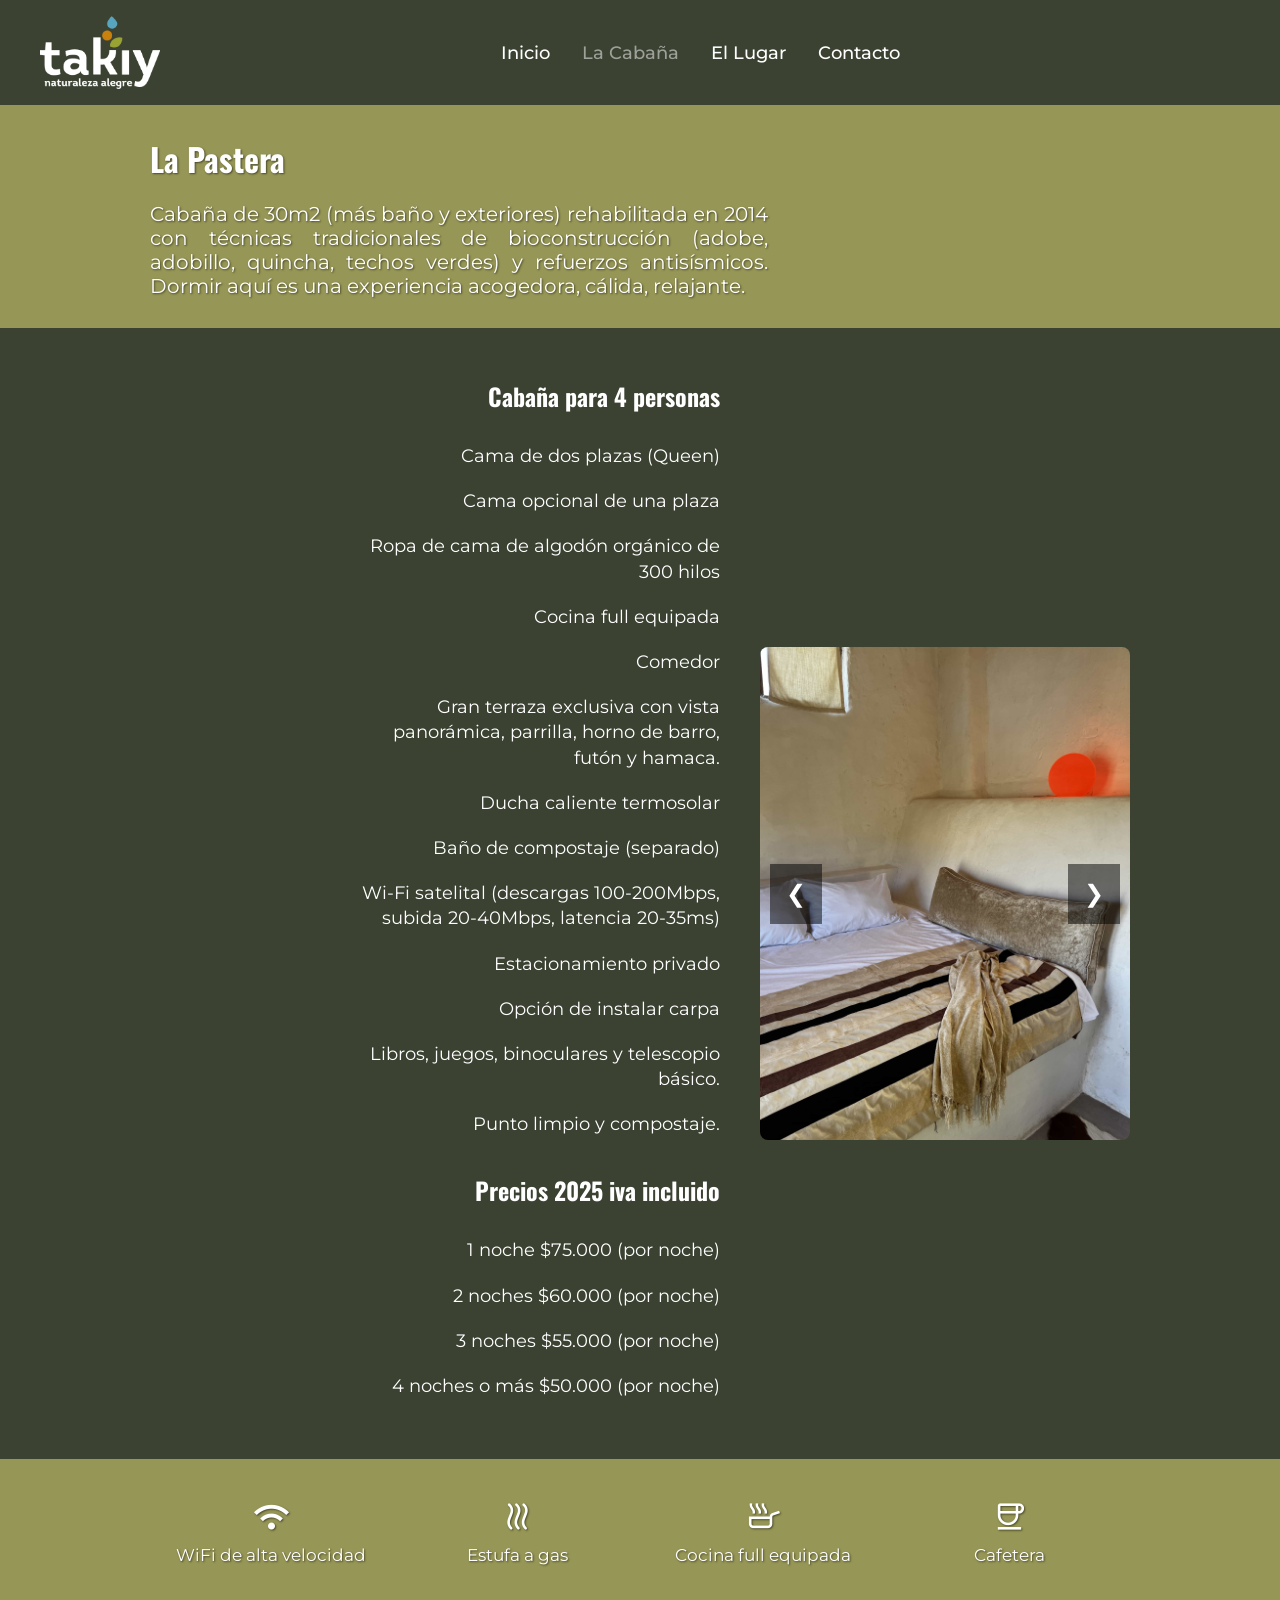
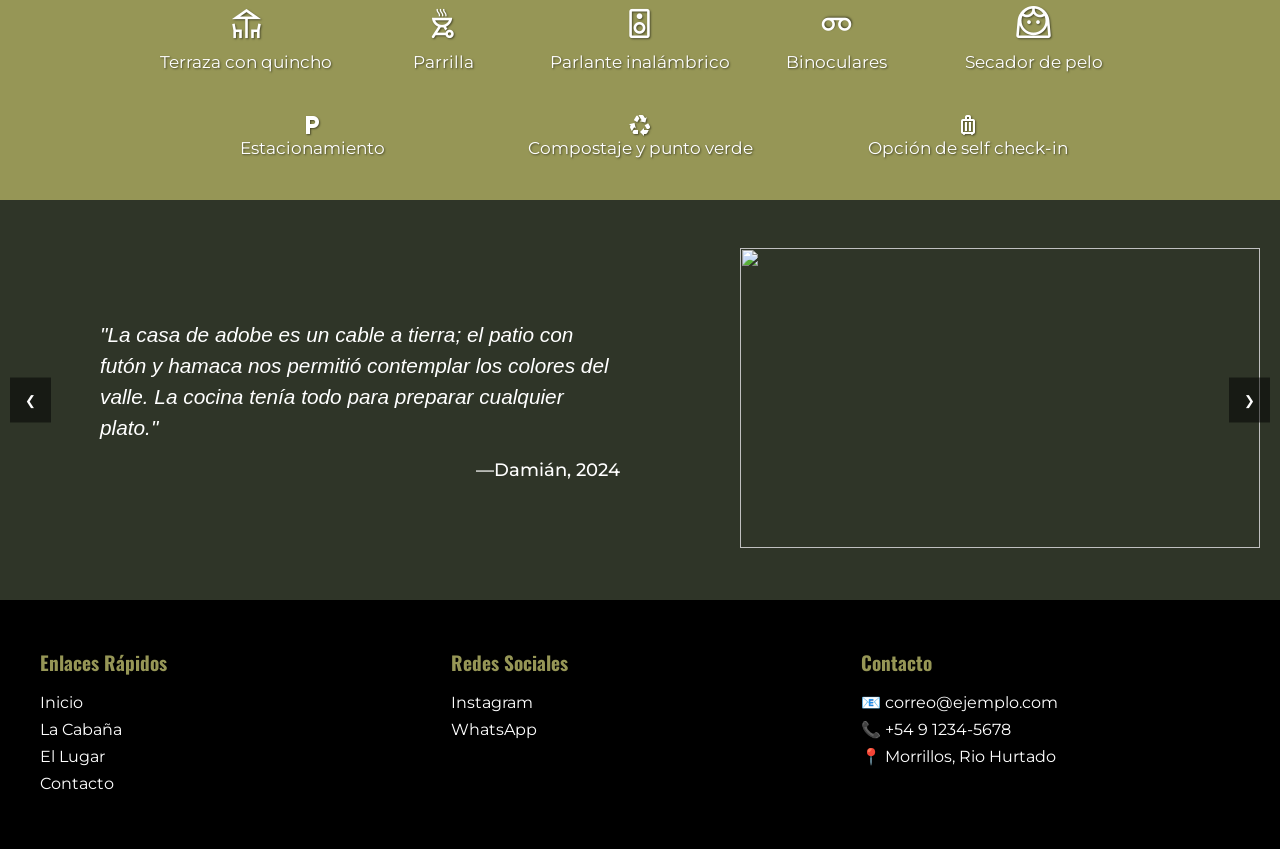
==== commit d0fcc0e4: "tercer commit" ====
--- a/pages/cabaña.html
+++ b/pages/cabaña.html
@@ -46,7 +46,7 @@
         <div class="cabin-presentation">
             <h1>La Pastera</h1>
             <p>
-                Esta antigua construcción de 30m² fue la casa  de varios caballos; rehabilitada en 2014 con técnicas tradicionales de tierra cruda y refuerzos antisísmicos para que dormir aquí sea una experiencia cómoda, auténtica y original.
+                Cabaña de 30m2 (más baño y exteriores) rehabilitada en 2014 con técnicas tradicionales de bioconstrucción (adobe, adobillo, quincha, techos verdes) y refuerzos antisísmicos. Dormir aquí es una experiencia acogedora, cálida, relajante.
             </p>
         </div>
         <div class="cabin-details-container">
@@ -59,19 +59,21 @@
                         <li>Ropa de cama de algodón orgánico de 300 hilos</li>
                         <li>Cocina full equipada</li>
                         <li>Comedor</li>
-                        <li>Gran terraza de uso exclusivo de los huéspedes con hermosa vista; comedor, parrilla, horno de barro, futón y hamaca</li>
-                        <li>Ducha caliente (termosolar)</li>
-                        <li>Baño separado de compostaje</li>
-                        <li>Wifi starlink standard</li>
-                        <li>Estacionamiento</li>
+                        <li>Gran terraza exclusiva con vista panorámica, parrilla, horno de barro, futón y hamaca.</li>
+                        <li>Ducha caliente termosolar</li>
+                        <li>Baño de compostaje (separado)</li>
+                        <li>Wi-Fi satelital (descargas 100-200Mbps, subida 20-40Mbps, latencia 20-35ms)</li>
+                        <li>Estacionamiento privado</li>
                         <li>Opción de instalar carpa</li>
+                        <li>Libros, juegos, binoculares y telescopio básico.</li>
+                        <li>Punto limpio y compostaje.</li>
                     </ul>
                     <h2 class="precios">Precios 2025 iva incluido</h2>
                     <ul>
-                        <li>1 noche $75.000 (2 personas)</li>
-                        <li>2 noches $60.000 (2 personas)</li>
-                        <li>3 noches $55.000 (2 personas)</li>
-                        <li>4 noches o más $50.000 (2 personas)</li>
+                        <li>1 noche $75.000 (por noche)</li>
+                        <li>2 noches $60.000 (por noche)</li>
+                        <li>3 noches $55.000 (por noche)</li>
+                        <li>4 noches o más $50.000 (por noche)</li>
                     </ul>
                 </div>
                 <div class="slideshow cabin-slides">
@@ -200,18 +202,17 @@
             <div class="footer-column">
                 <h3>Enlaces Rápidos</h3>
                 <ul>
-                    <li><a href="index.html">Inicio</a></li>
-                    <li><a href="pages/cabaña.html">La Cabaña</a></li>
-                    <li><a href="pages/el-lugar.html">El Lugar</a></li>
-                    <li><a href="pages/contacto.html">Contacto</a></li>
+                    <li><a href="../index.html">Inicio</a></li>
+                    <li><a href="cabaña.html">La Cabaña</a></li>
+                    <li><a href="el-lugar.html">El Lugar</a></li>
+                    <li><a href="contacto.html">Contacto</a></li>
                 </ul>
             </div>
             <!--Columna 2: Redes sociales-->
             <div class="footer-column">
                 <h3>Redes Sociales</h3>
                 <ul class="social-links">
-                    <li><a href="#" target="_blank">Facebook</a></li>
-                    <li><a href="#" target="_blank">Instagram</a></li>
+                    <li><a href="https://www.instagram.com/takiy.cl/" target="_blank">Instagram</a></li>
                     <li><a href="#" target="_blank">WhatsApp</a></li>
                     <!--Consultar que redes sociales van a ir el la página oficialmente-->
                 </ul>
--- a/assets/css/style.css
+++ b/assets/css/style.css
@@ -81,8 +81,18 @@
 }
 
 @media (max-width: 768px) {
+  header {
+    position: relative;
+    z-index: 1;
+  }
+  .navbar {
+    position: relative;
+    z-index: 1;
+  }
   .navbar-container {
     padding: 0 1rem;
+    position: relative;
+    z-index: 1;
   }
   .hamburger {
     display: flex;
@@ -98,14 +108,14 @@
   .hamburger.active span:nth-child(3) {
     transform: rotate(-45deg) translate(6px, -6px);
   }
+  .logo img {
+    width: 100px;
+    transition: transform 0.3s ease;
+  }
   .nav-links {
-    display: none;
-  }
-  .nav-links.active {
-    display: flex;
     position: fixed;
     top: 0;
-    right: 0;
+    right: -100%;
     width: 70%;
     max-width: 300px;
     height: 100vh;
@@ -117,28 +127,47 @@
     padding-top: 80px;
     margin: 0;
     z-index: 1000;
-    box-shadow: -2px 0 10px rgba(0, 0, 0, 0.1);
-  }
-  .nav-links.active li {
+    box-shadow: -2px 0 15px rgba(0, 0, 0, 0.2);
+    transition: right 0.4s cubic-bezier(0.25, 0.46, 0.45, 0.94);
+  }
+  .nav-links.active {
+    right: 0;
+  }
+  .nav-links li {
     width: 100%;
     text-align: center;
-  }
-  .nav-links.active a {
+    opacity: 0;
+    transform: translateX(20px);
+    transition: all 0.4s ease;
+  }
+  .nav-links li:nth-child(1) {
+    transition-delay: 0.05s;
+  }
+  .nav-links li:nth-child(2) {
+    transition-delay: 0.1s;
+  }
+  .nav-links li:nth-child(3) {
+    transition-delay: 0.15s;
+  }
+  .nav-links li:nth-child(4) {
+    transition-delay: 0.2s;
+  }
+  .nav-links.active li {
+    opacity: 1;
+    transform: translateX(0);
+  }
+  .nav-links a {
     display: block;
     padding: 1rem 0;
     font-size: 1.1rem;
     width: 100%;
-  }
-  .nav-links.active a:hover {
+    transition: all 0.3s ease;
+  }
+  .nav-links a:hover {
     background-color: rgba(255, 255, 255, 0.1);
-  }
-  .logo img {
-    width: 100px;
-    position: relative;
-    z-index: 1001;
+    transform: translateX(5px);
   }
   .nav-overlay {
-    display: none;
     position: fixed;
     top: 0;
     left: 0;
@@ -146,9 +175,16 @@
     height: 100%;
     background-color: rgba(0, 0, 0, 0.5);
     z-index: 999;
+    opacity: 0;
+    visibility: hidden;
+    transition: all 0.3s ease;
   }
   .nav-overlay.active {
-    display: block;
+    opacity: 1;
+    visibility: visible;
+  }
+  .navbar.active .logo img {
+    transform: scale(0.95);
   }
 }
 .slideshow {
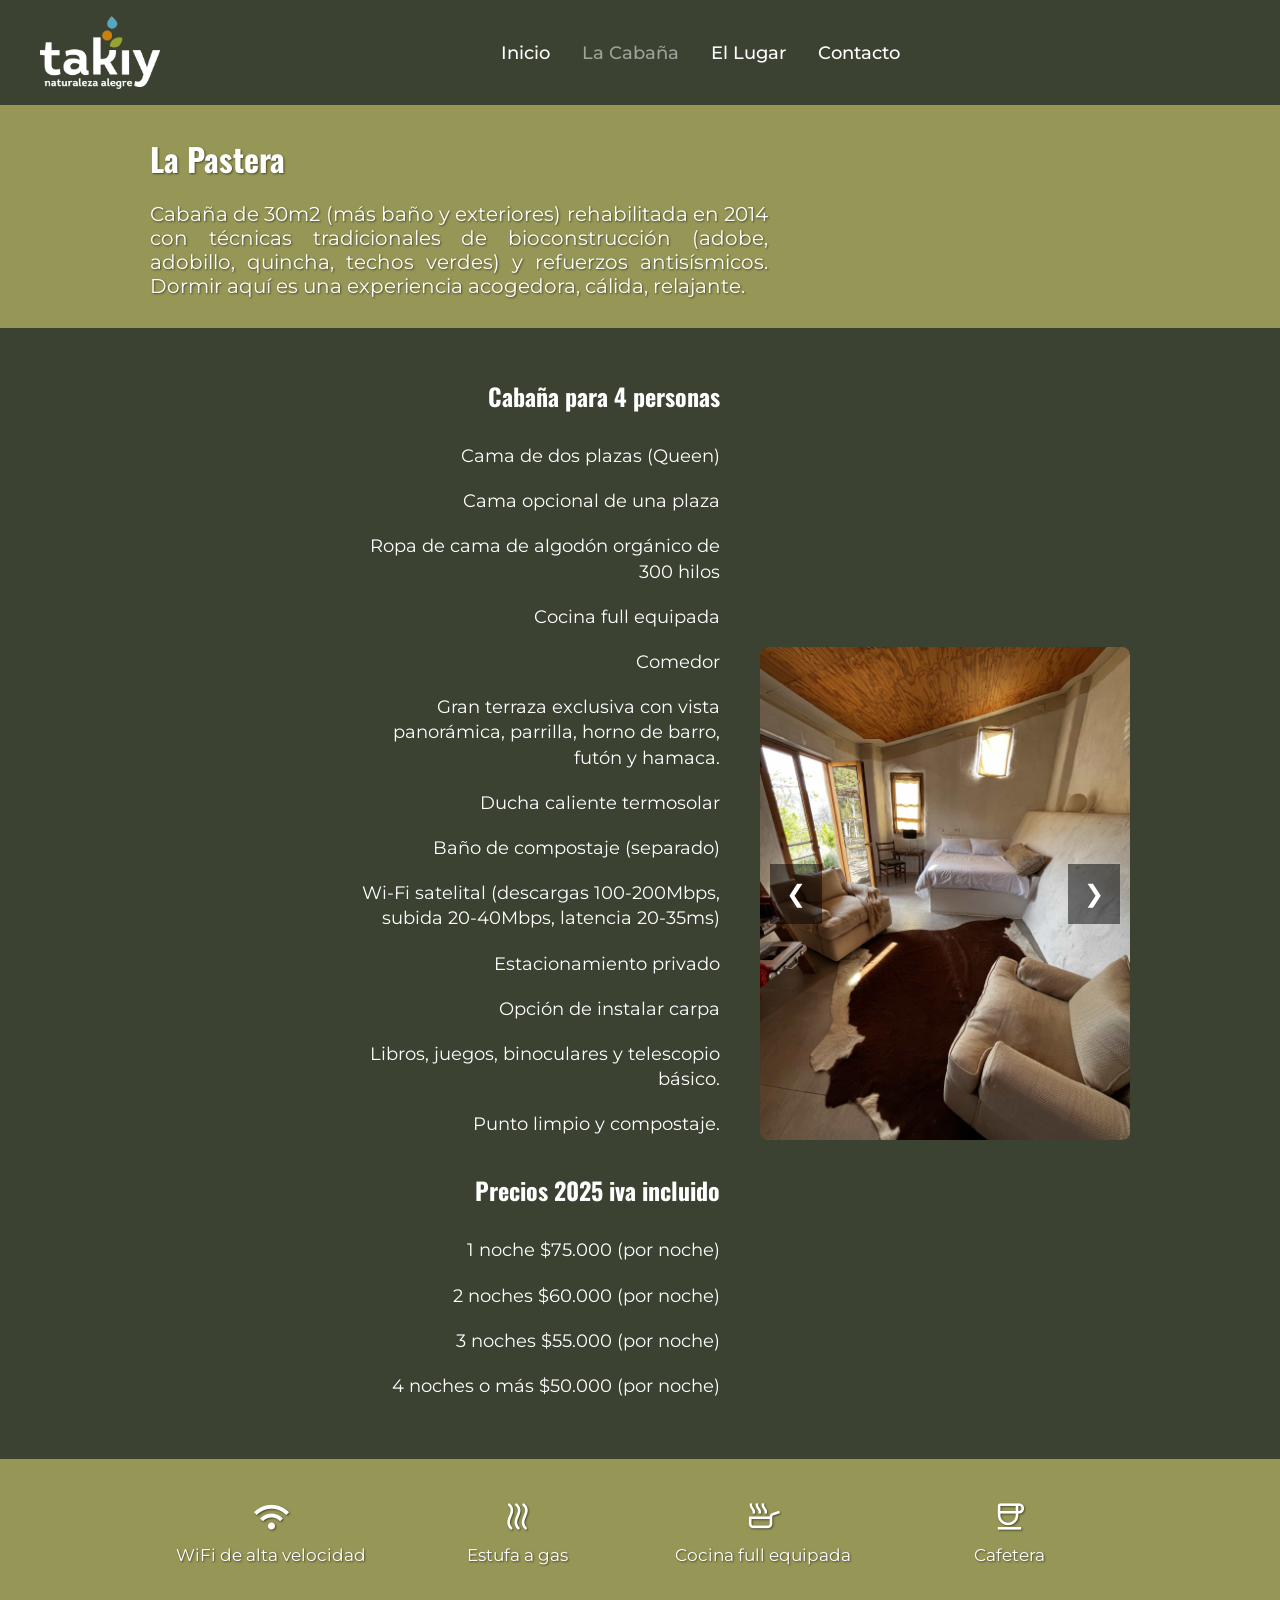
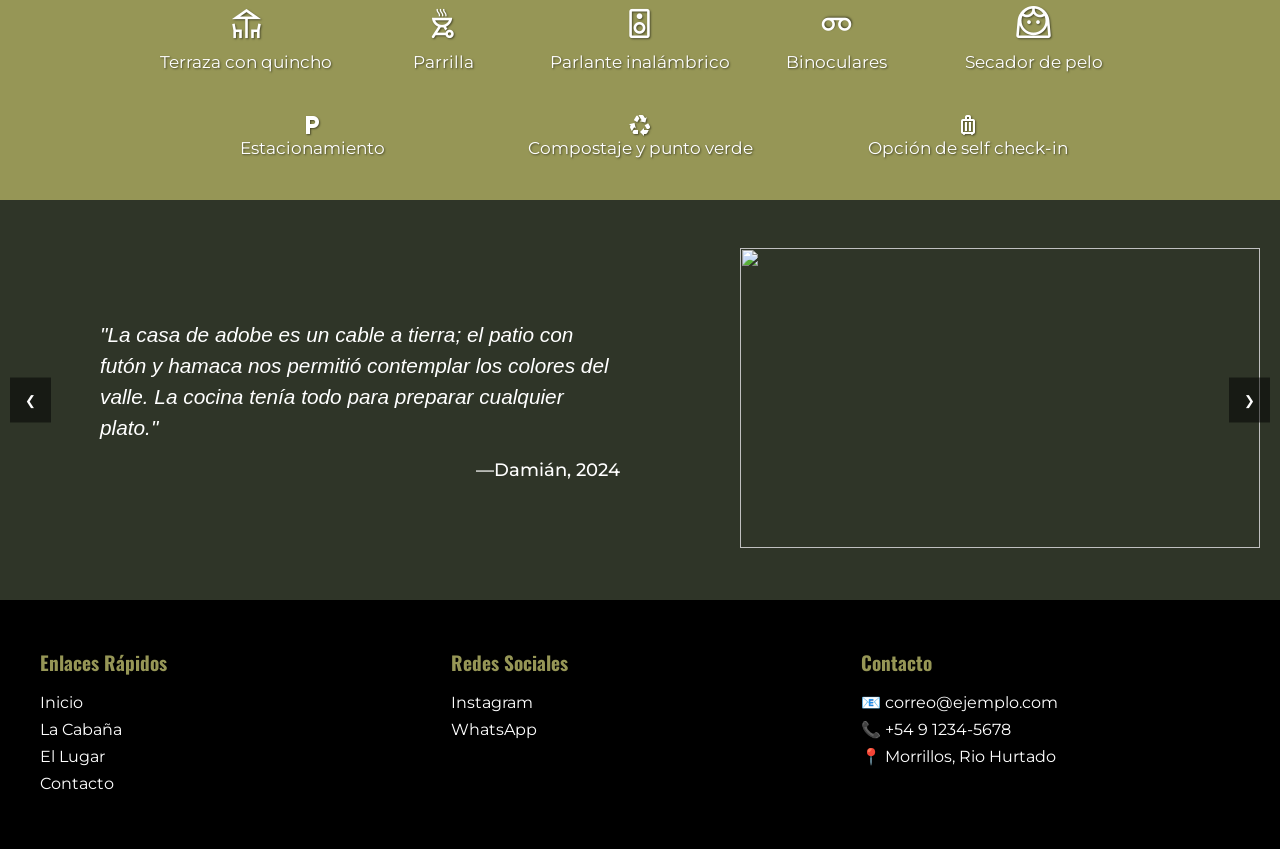
==== commit 03133091: "cuarto commit" ====
--- a/pages/cabaña.html
+++ b/pages/cabaña.html
@@ -213,7 +213,7 @@
                 <h3>Redes Sociales</h3>
                 <ul class="social-links">
                     <li><a href="https://www.instagram.com/takiy.cl/" target="_blank">Instagram</a></li>
-                    <li><a href="#" target="_blank">WhatsApp</a></li>
+                    <li><a href="https://wa.me/56971055349" target="_blank">WhatsApp</a></li>
                     <!--Consultar que redes sociales van a ir el la página oficialmente-->
                 </ul>
             </div>
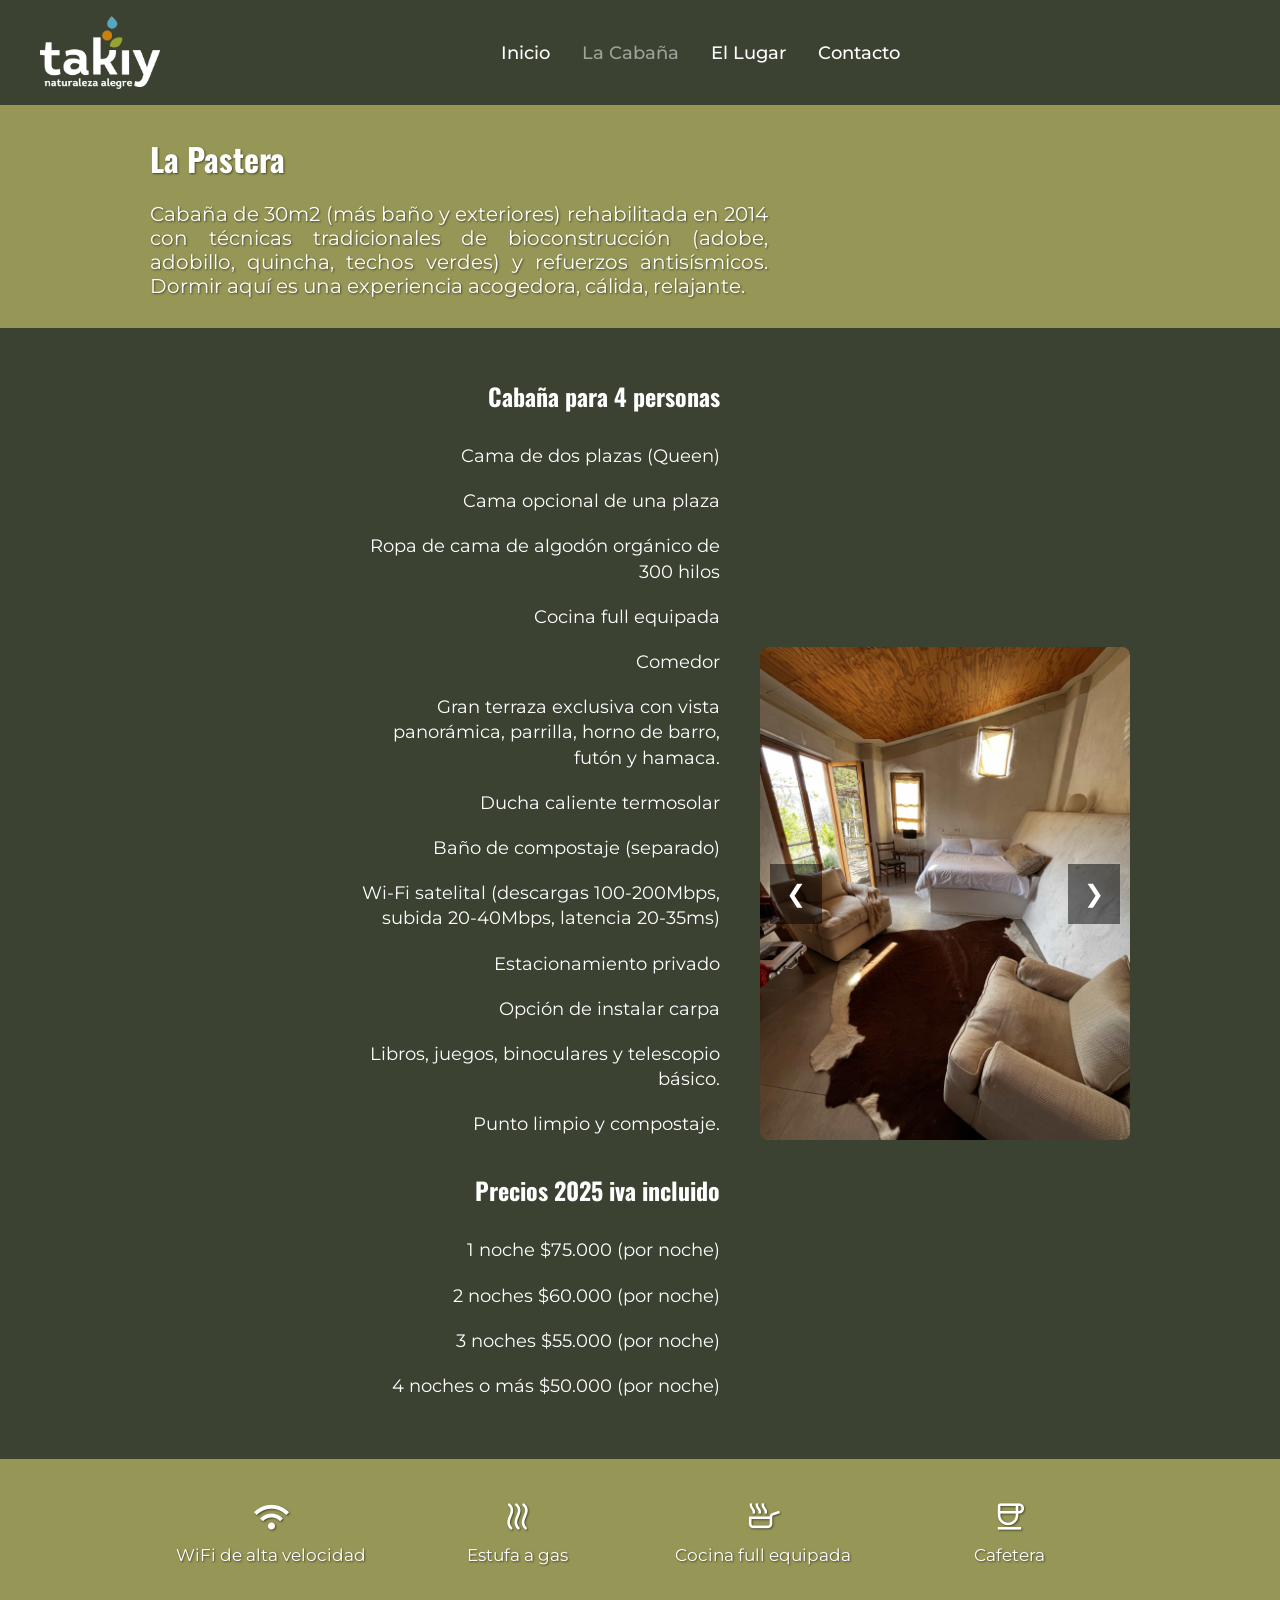
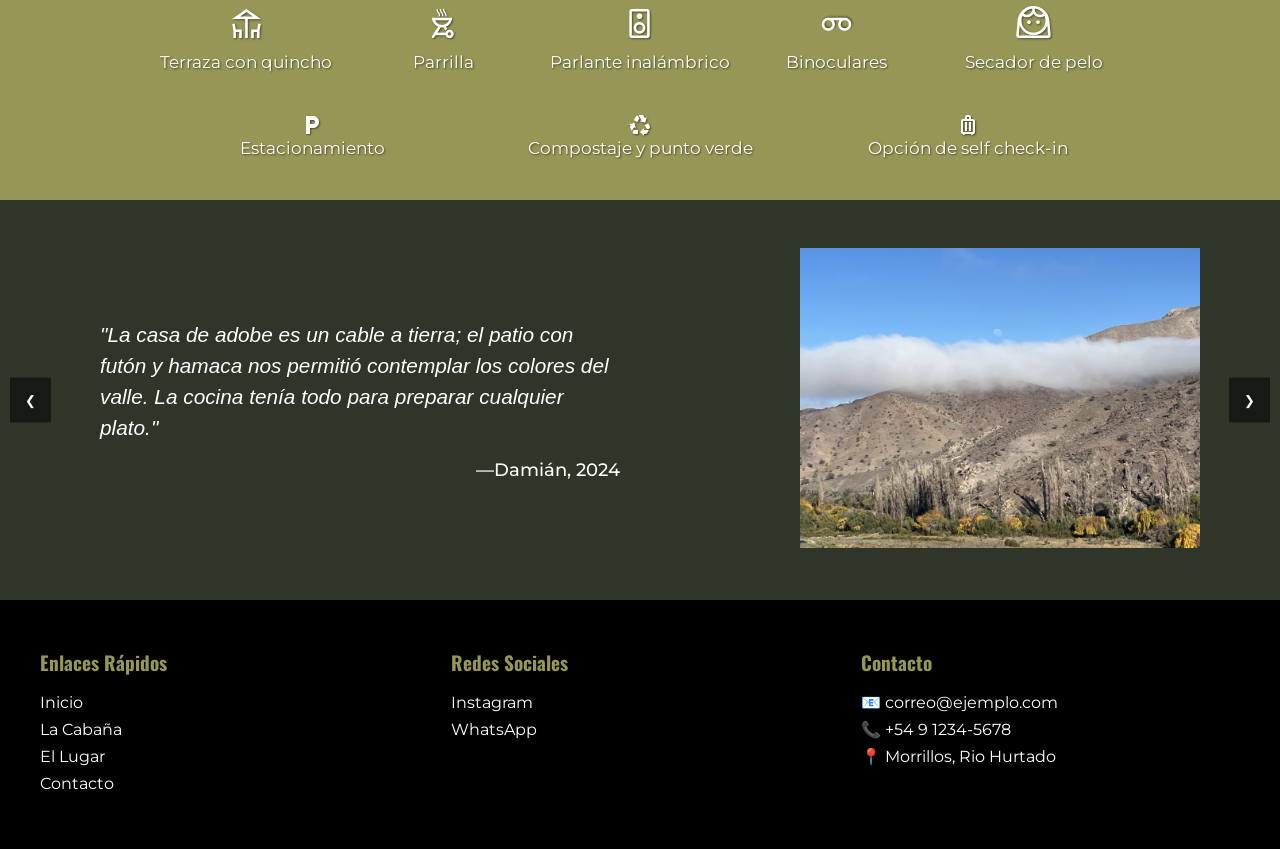
==== commit 0287ffbc: "quinto commit" ====
--- a/pages/cabaña.html
+++ b/pages/cabaña.html
@@ -164,7 +164,7 @@
                     </p>
                 </div>
                 <div class="opinion-image">
-                    <img src="https://upload.wikimedia.org/wikipedia/commons/thumb/3/3f/Placeholder_view_vector.svg/330px-Placeholder_view_vector.svg.png">
+                    <img src="../media/imgs/opinion-slide1.jpg">
                 </div>
             </div>
             <div class="opinion-slide">
@@ -177,7 +177,7 @@
                     </p>
                 </div>
                 <div class="opinion-image">
-                    <img src="https://upload.wikimedia.org/wikipedia/commons/thumb/3/3f/Placeholder_view_vector.svg/330px-Placeholder_view_vector.svg.png">
+                    <img src="../media/imgs/oponion.slide2.jpeg">
                 </div>
             </div>
             <div class="opinion-slide">
@@ -190,7 +190,7 @@
                     </p>
                 </div>
                 <div class="opinion-image">
-                    <img src="https://upload.wikimedia.org/wikipedia/commons/thumb/3/3f/Placeholder_view_vector.svg/330px-Placeholder_view_vector.svg.png">
+                    <img src="../media/imgs/opinion-slide3.jpg">
                 </div>
             </div>
             <button class="opinion-next">&#10095;</button>
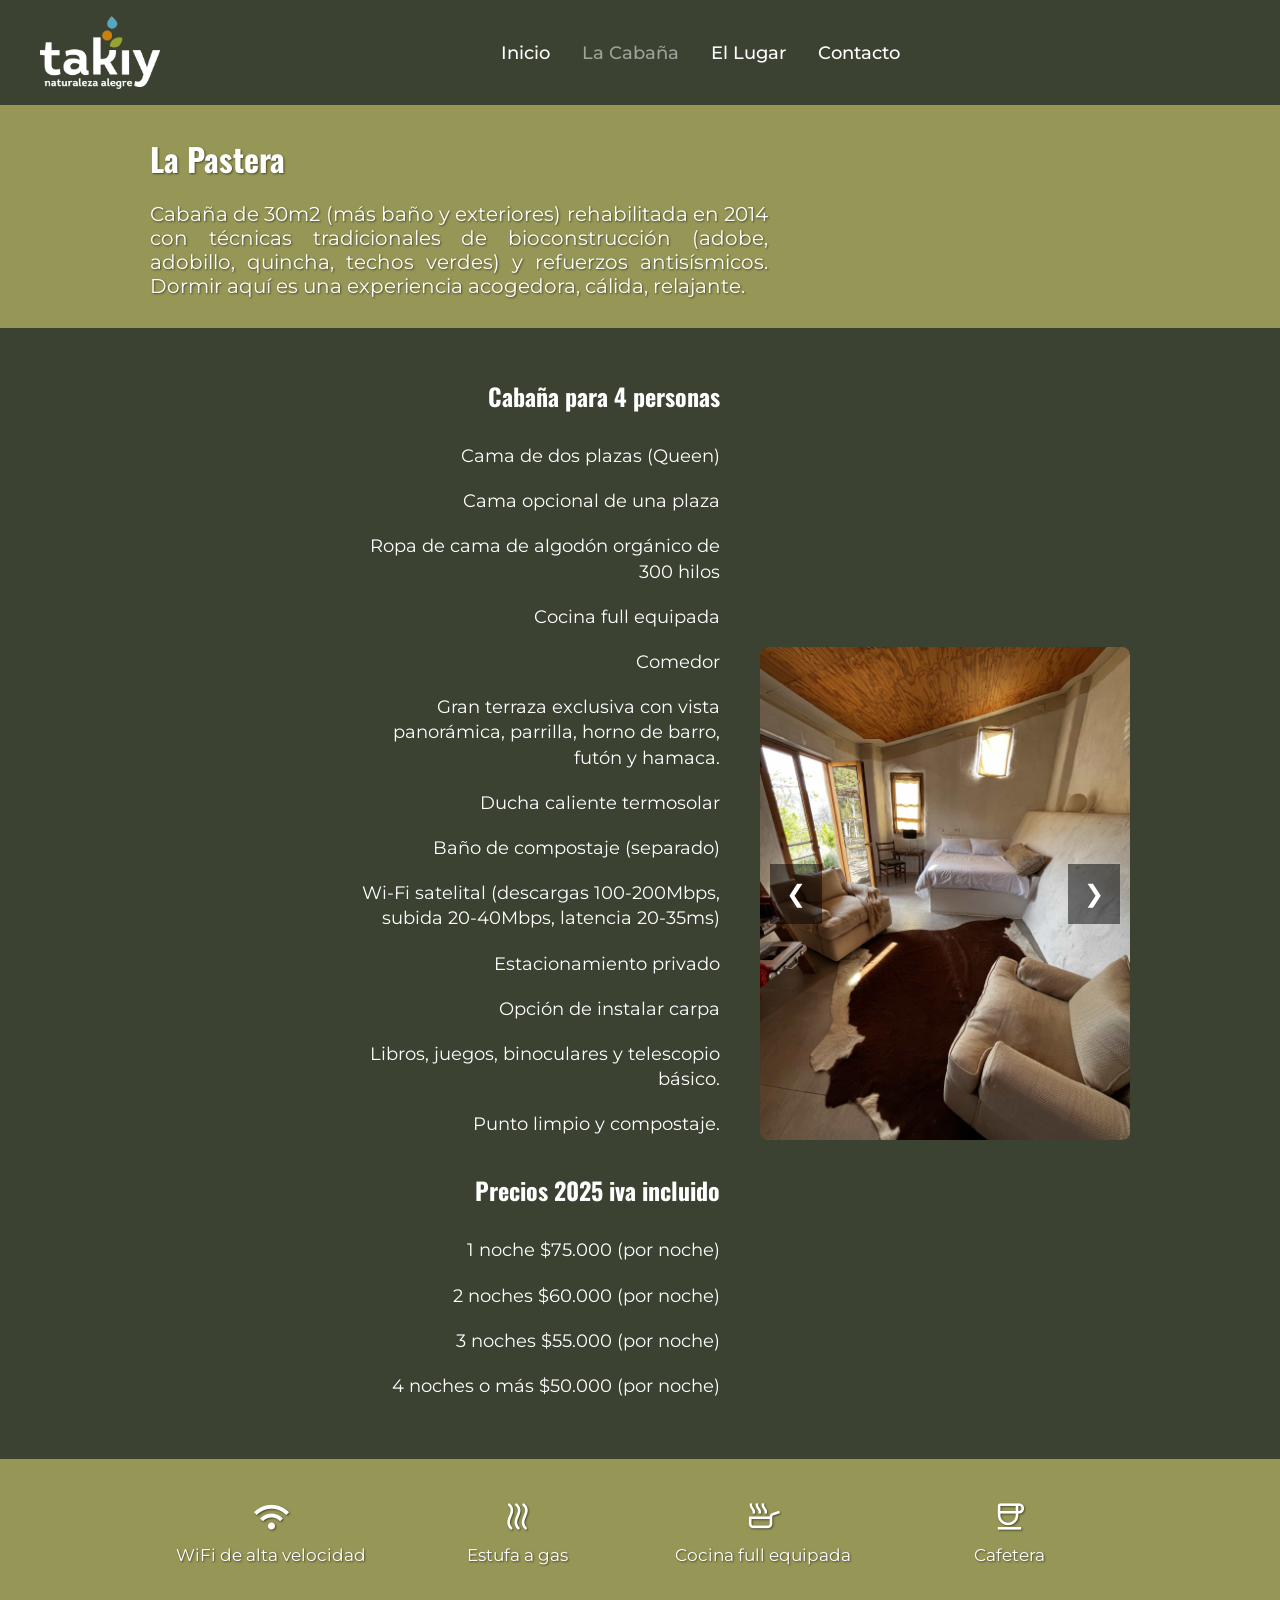
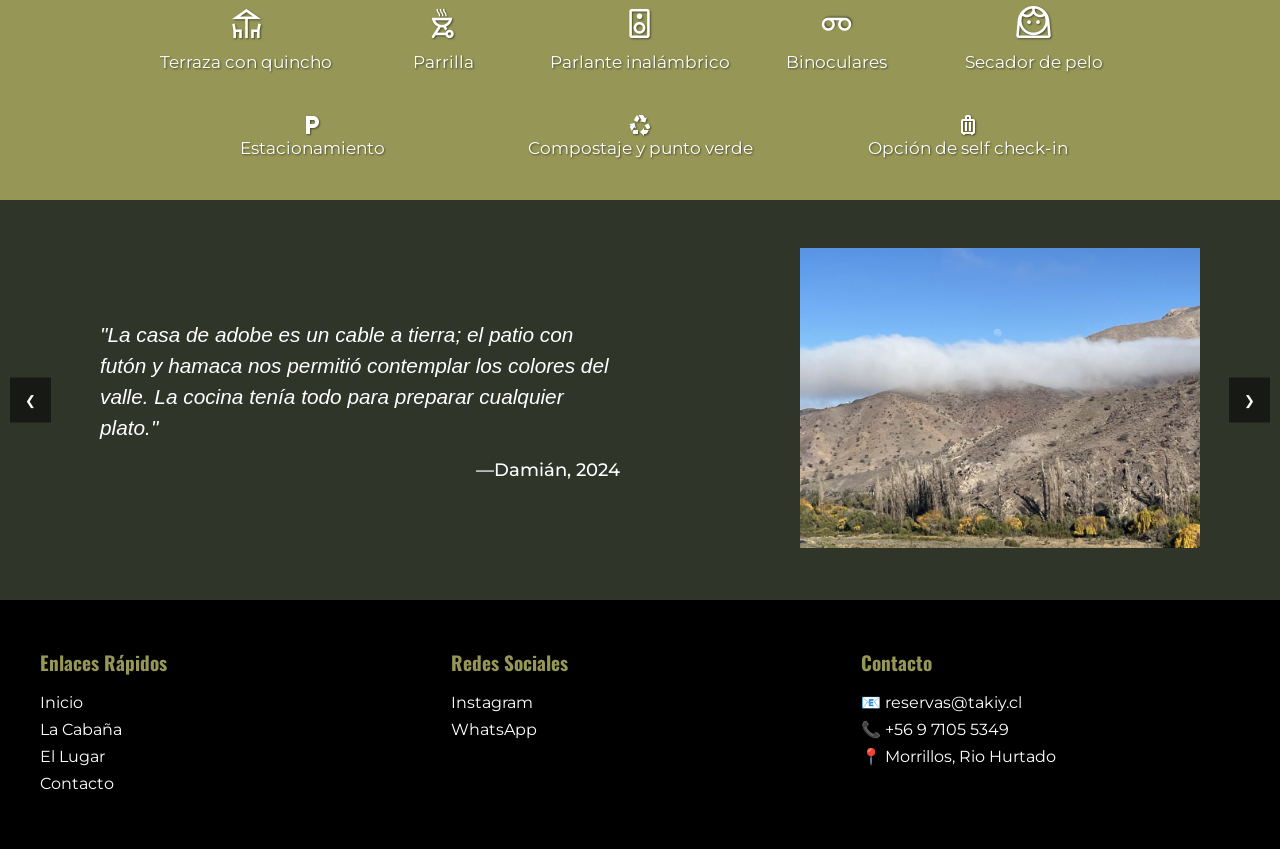
==== commit e8bfb52a: "sexto commit" ====
--- a/pages/cabaña.html
+++ b/pages/cabaña.html
@@ -221,8 +221,8 @@
             <div class="footer-column">
                 <h3>Contacto</h3>
                 <ul>
-                    <li>📧 correo@ejemplo.com</li>
-                    <li>📞 +54 9 1234-5678</li>
+                    <li>📧 reservas@takiy.cl</li>
+                    <li>📞 +56 9 7105 5349</li>
                     <li>📍 Morrillos, Rio Hurtado</li>
                     <!--Consultar cambio a íconos de biblioteca de uso libre (https://lucide.dev)-->
                 </ul>
